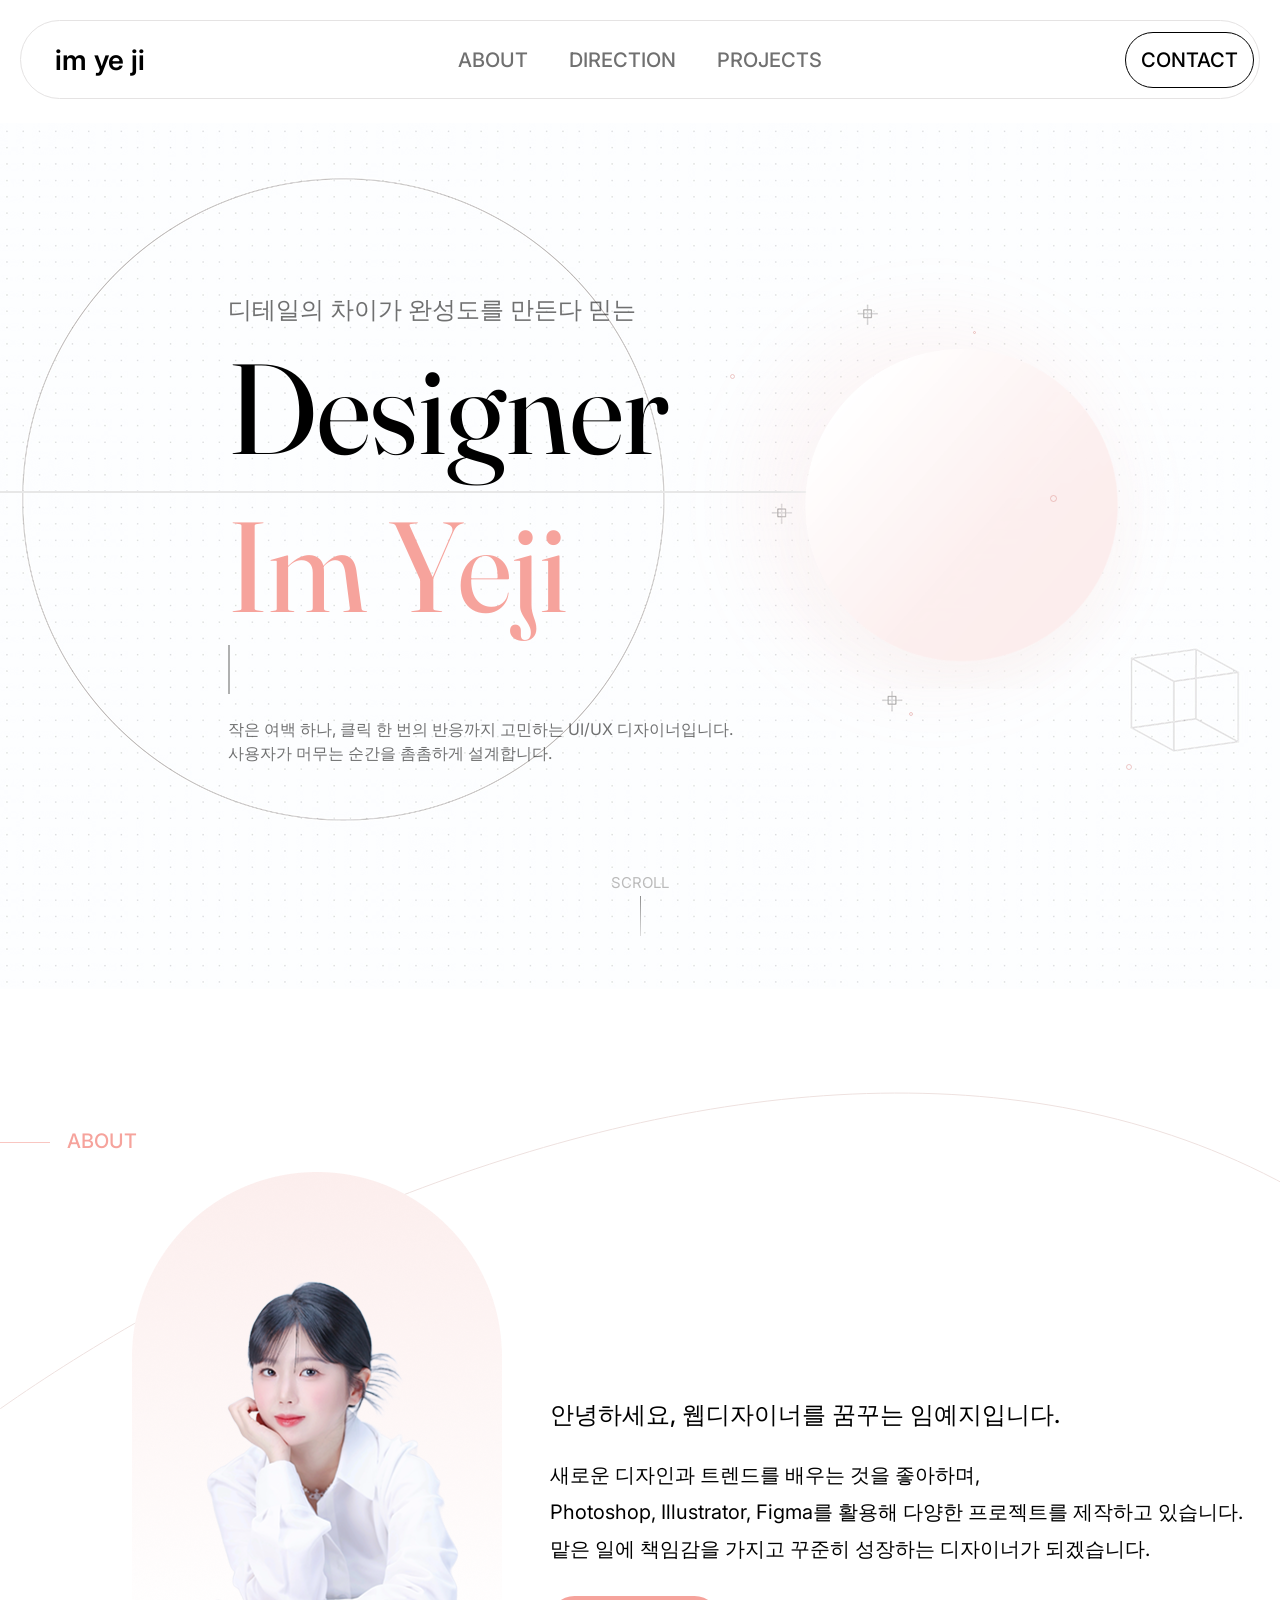
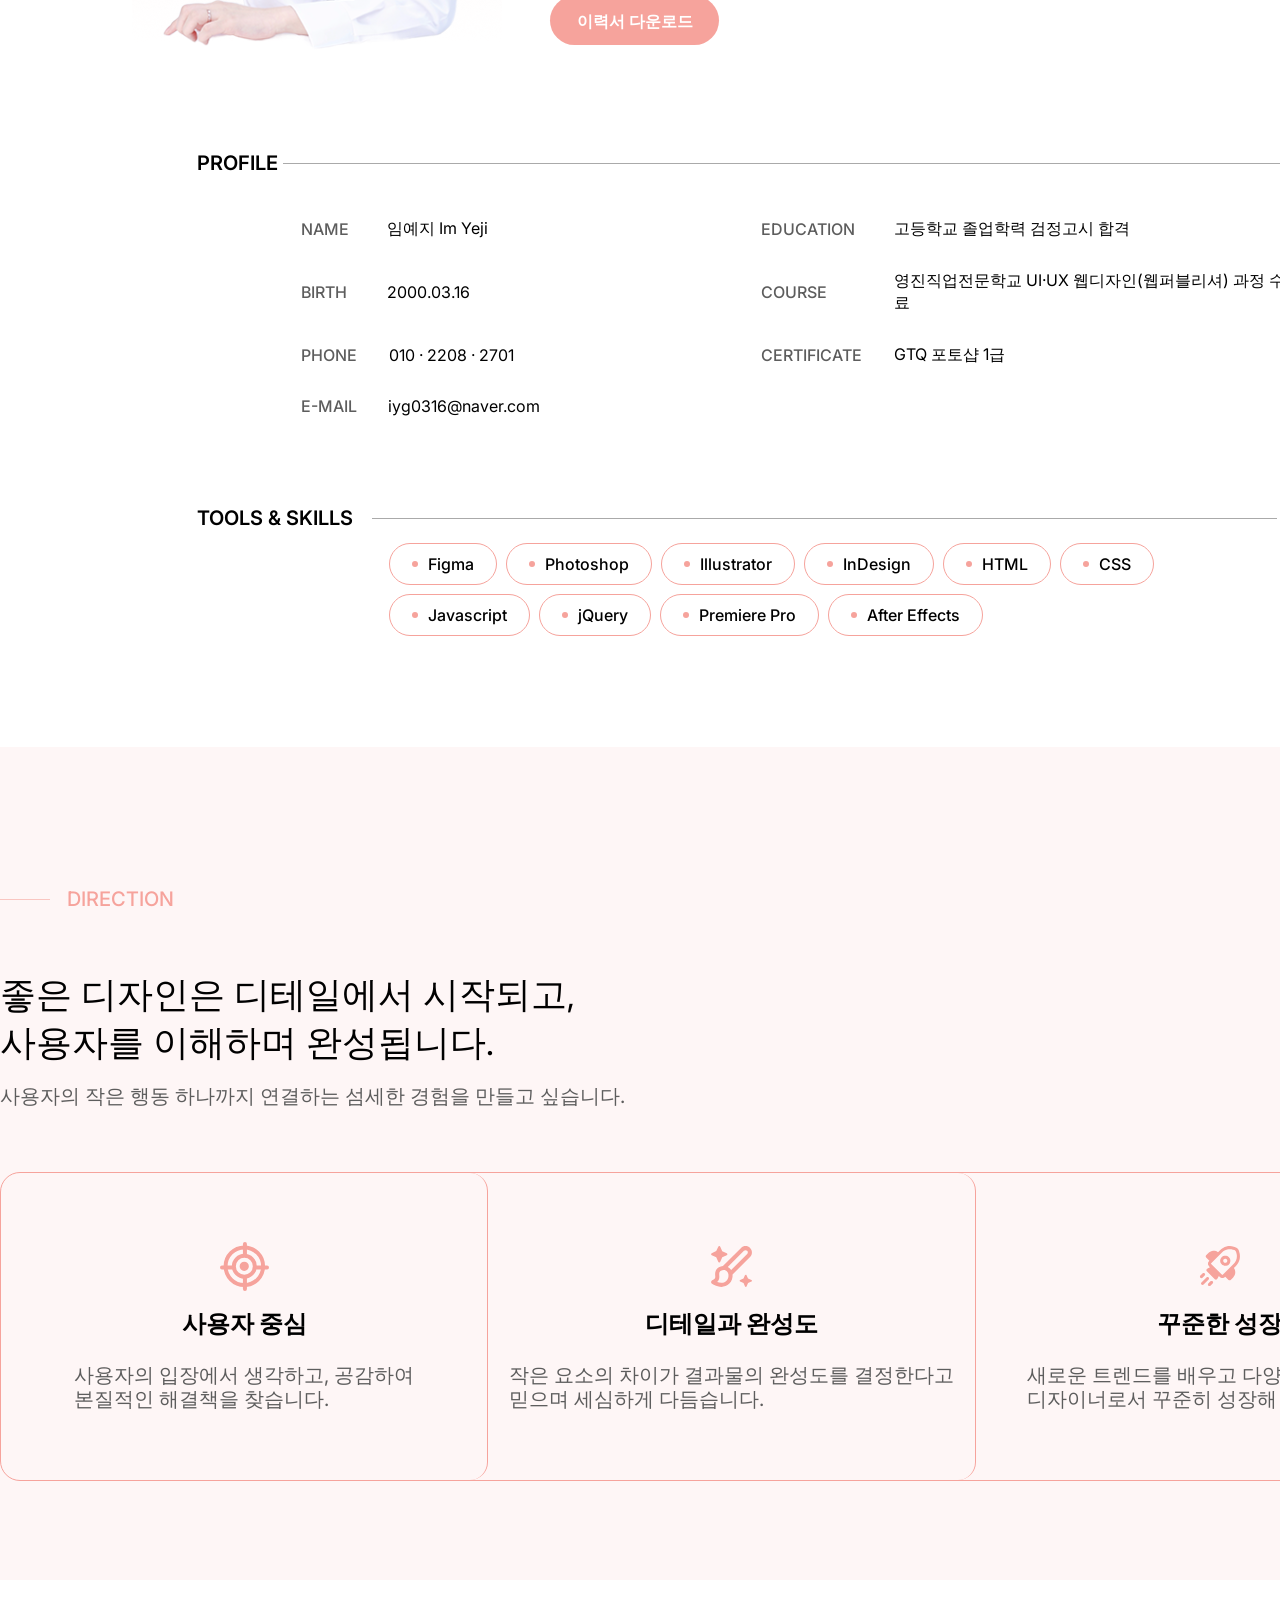
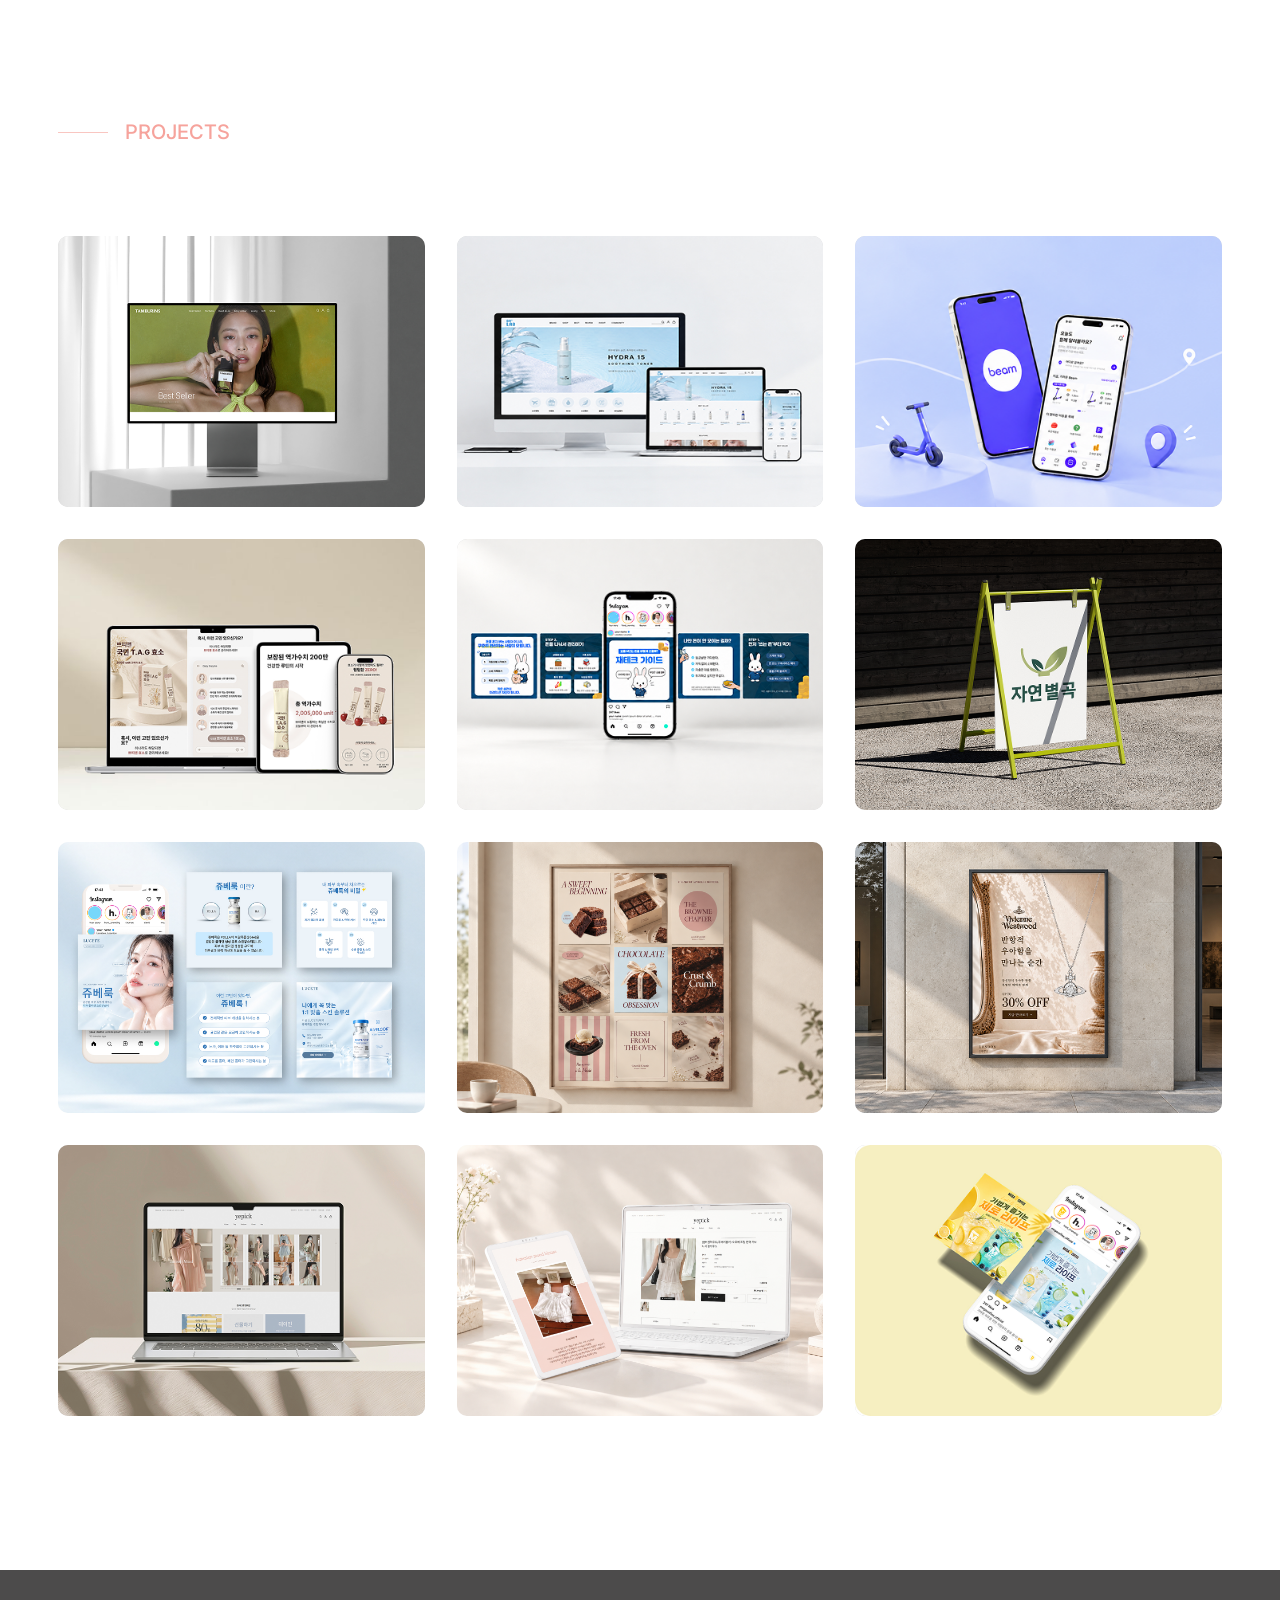
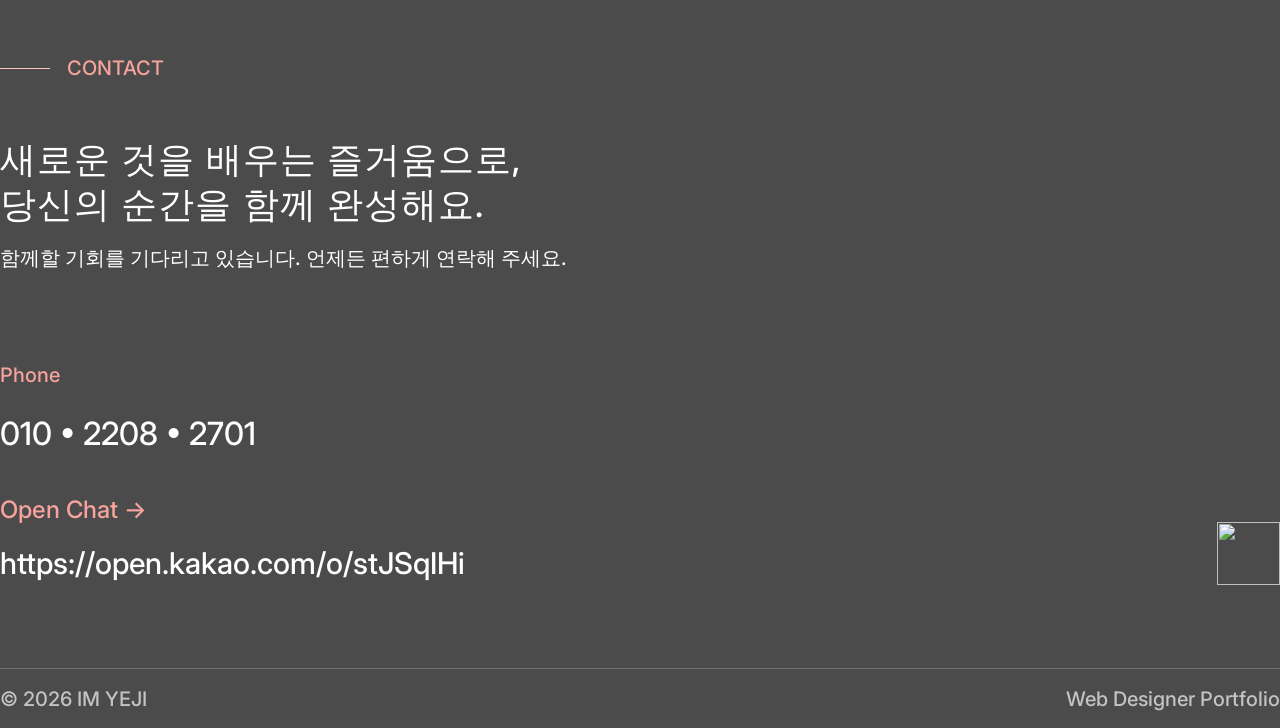
==== index.html @ 433bfabc "d d" ====
<!DOCTYPE html>
<html lang="en">
<head>
    <meta charset="UTF-8">
    <meta name="viewport" content="width=device-width, initial-scale=1.0">
    <title>포트폴리오</title>

    <link rel="icon" href="./img/favicon_coral_YJ_64.png" sizes="64x64" type="image/png">
    <link rel="stylesheet" href="./css/reset.css">
    <link rel="stylesheet" href="./css/common.css">


</head>
<body>
    <!-- 헤더 시작 -->
    <header>
        <h2><a href="#top">im ye ji</a></h2>
    <!-- 네비 -->
        <nav>
            <ul>
                <li><a href="#about">ABOUT</a></li>
                <li><a href="#direction">DIRECTION</a></li>
                <li><a href="#projects">PROJECTS</a></li>
            </ul>
        </nav>
    <!-- CONTACT 버튼 -->
        <div class="btn-con">
            <a href="#contact">CONTACT</a>
        </div>
    </header>
    <!-- 헤더 끝 -->

    <!-- 메인 시작 -->
    <main>
        <section class="visual" id="top">
            <img class="visual-orb" src="./img/asset.png" alt="비주얼">
            <div class="visual-particles" aria-hidden="true">
                <span></span>
                <span></span>
                <span></span>
                <span></span>
                <span></span>
            </div>

            <div class="line"></div>

            <div class="hero-text">
                <p class="sub-title">디테일의 차이가 완성도를 만든다 믿는</p>
                <h1>Designer</h1>
                <h1>Im Yeji</h1>

                <div class="small-line"></div>

                <p class="description">작은 여백 하나, 클릭 한 번의 반응까지 고민하는 UI/UX 디자이너입니다.<br>사용자가 머무는 순간을 촘촘하게 설계합니다.</p>
            </div>
            
            <div class="visual-scroll" aria-hidden="true">
                <span>SCROLL</span>
                <i></i>
            </div>
        </section>

        <!-- 자기소개 -->
        <section class="about" id="about">
            <div class="line"><svg id="Layer_1" data-name="Layer 1" xmlns="http://www.w3.org/2000/svg" viewBox="0 0 2845.76 1402.67"><defs><style>.cls-1{fill:none;stroke:#eee1df;}</style></defs><title>Vector 1</title><path class="cls-1" d="M-17,1120c362.87-255.28,1189.41-596.46,1592.63,81.1S2578.55,682.78,2828,.17" transform="translate(17.29 0)"/></svg></div>
            <div class="inner container">
                <h2>ABOUT</h2>

                <div class="about-top">
                    <div class="about-profile">
                        <img src="./img/profile.jpg" alt="임예지 프로필 사진">
                    </div>

                    <div class="about-text">
                        <h3>안녕하세요, 웹디자이너를 꿈꾸는 임예지입니다.</h3>
                        <p>새로운 디자인과 트렌드를 배우는 것을 좋아하며,<br>
                        Photoshop, Illustrator, Figma를 활용해 다양한 프로젝트를 제작하고 있습니다.<br>맡은 일에 책임감을 가지고 꾸준히 성장하는 디자이너가 되겠습니다.
                        </p>
                        <a href="#" class="btn-download">이력서 다운로드</a>
                    </div>
                </div>

                <!-- 하단: PROFILE & TOOLS & SKILLS -->
               <div class="about-bottom">
                    <!-- PROFILE 영역 -->
                    <div class="profile-box">
                        <h4 class="pro-title">PROFILE</h4>
                        <ul class="profile-list">
                            <li><span class="dt">NAME</span><span class="dd">임예지 Im Yeji</span></li>
                            <li><span class="dt">EDUCATION</span><span class="dd">고등학교 졸업학력 검정고시 합격</span></li>
                            <li><span class="dt">BIRTH</span><span class="dd">2000.03.16</span></li>
                            <li><span class="dt">COURSE</span><span class="dd">영진직업전문학교 UI·UX 웹디자인(웹퍼블리셔) 과정 수료</span></li>
                            <li><span class="dt">PHONE</span><span class="dd">010 · 2208 · 2701</span></li>
                            <li><span class="dt">CERTIFICATE</span><span class="dd">GTQ 포토샵 1급</span></li>
                            <li><span class="dt">E-MAIL</span><span class="dd">iyg0316@naver.com</span></li>
                        </ul>
                    </div>
                    <!-- TOOLS & SKILLS 영역 -->
                    <div class="skills-box">
                        <h4 class="skills-title">TOOLS &amp; SKILLS</h4>
                        <ul class="skill-tags">
                            <li>Figma</li>
                            <li>Photoshop</li>
                            <li>Illustrator</li>
                            <li>InDesign</li>
                            <li>HTML</li>
                            <li>CSS</li>
                            <li>Javascript</li>
                            <li>jQuery</li>
                            <li>Premiere Pro</li>
                            <li>After Effects</li>
                        </ul>
                    </div>
                </div>
            </div>
        </section>

        <!-- 방향성 -->
        <section class="direction" id="direction">
            <div class="direction-inner container">
                <div class="section-label"><span></span><h2>DIRECTION</h2></div>
                <h3>좋은 디자인은 디테일에서 시작되고,<br>사용자를 이해하며 완성됩니다.</h3>
                <p class="direction-description">사용자의 작은 행동 하나까지 연결하는 섬세한 경험을 만들고 싶습니다.</p>

                <div class="direction-list">
                    <article class="direction-item">
                        <img src="./img/user.svg" alt="">
                        <h4>사용자 중심</h4>
                        <p>사용자의 입장에서 생각하고, 공감하여<br>본질적인 해결책을 찾습니다.</p>
                    </article>
                    <article class="direction-item">
                        <img src="./img/detail.svg" alt="">
                        <h4>디테일과 완성도</h4>
                        <p>작은 요소의 차이가 결과물의 완성도를 결정한다고<br>믿으며 세심하게 다듬습니다.</p>
                    </article>
                    <article class="direction-item direction-item-growth">
                        <img src="./img/rocket.svg" alt="">
                        <h4>꾸준한 성장</h4>
                        <p>새로운 트렌드를 배우고 다양한 시도를 통해<br>디자이너로서 꾸준히 성장해 나갑니다.</p>
                    </article>
                </div>
            </div>
        </section>

        <section class="projects" id="projects">
            <div class="container">
                <div class="section-label"><span></span><h2>PROJECTS</h2></div>
                <div class="project-grid" aria-label="프로젝트 목록">
                    <a href="#" class="project-card" aria-label="프로젝트 1"><img src="./img/rectangle22.png" alt=""></a>
                    <a href="#" class="project-card" aria-label="프로젝트 2"><img src="./img/rectangle24.png" alt=""></a>
                    <a href="#" class="project-card" aria-label="프로젝트 3"><img src="./img/rectangle18.png" alt=""></a>
                    <a href="#" class="project-card" aria-label="프로젝트 4"><img src="./img/rectangle20.png" alt=""></a>
                    <a href="#" class="project-card" aria-label="프로젝트 5"><img src="./img/rectangle21.png" alt=""></a>
                    <a href="#" class="project-card" aria-label="프로젝트 6"><img src="./img/rectangle19.png" alt=""></a>
                    <a href="#" class="project-card" aria-label="프로젝트 7"><img src="./img/group24.jpg" alt=""></a>
                    <a href="#" class="project-card" aria-label="프로젝트 8"><img src="./img/ps.png" alt=""></a>
                    <a href="#" class="project-card" aria-label="프로젝트 9"><img src="./img/rectangle17.png" alt=""></a>
                    <a href="#" class="project-card" aria-label="프로젝트 10"><img src="./img/rectangle23.png" alt=""></a>
                    <a href="#" class="project-card" aria-label="프로젝트 11"><img src="./img/sp.png" alt=""></a>
                    <a href="#" class="project-card" aria-label="프로젝트 12"><img src="./img/rectangle6.png" alt=""></a>
                    
                </div>
            </div>
        </section>

        <dialog class="project-modal" aria-label="프로젝트 이미지 미리보기">
            <div class="project-modal-actions">
                <a class="project-modal-site" hidden></a>
                <button class="project-modal-close" type="button" aria-label="닫기">&times;</button>
            </div>
            <div class="project-modal-gallery"></div>
        </dialog>

        <footer class="contact" id="contact">
            <div class="container contact-inner">
                <div class="section-label section-label-light"><span></span><h2>CONTACT</h2></div>
                <h3>새로운 것을 배우는 즐거움으로,<br>당신의 순간을 함께 완성해요.</h3>
                <p class="contact-description">함께할 기회를 기다리고 있습니다. 언제든 편하게 연락해 주세요.</p>
                <p class="contact-label">Phone</p>
                <p class="contact-phone">010 • 2208 • 2701</p>
                <a class="contact-chat" href="https://open.kakao.com/o/stJSqIHi">Open Chat →</a>
                <a class="contact-url" href="https://open.kakao.com/o/stJSqIHi">https://open.kakao.com/o/stJSqIHi</a>
                <a class="instagram" href="https://www.instagram.com/lucete.ji/" target="_blank" rel="noopener noreferrer" aria-label="인스타그램"><img src="./img/instagram.svg" alt=""></a>
            </div>

            <div class="footer-wrap">
                <div class="contact-footer container">
                    <span>© 2026 IM YEJI</span>
                    <span>Web Designer Portfolio</span>
                </div>
            </div>
        </footer>



    </main>
    <script src="https://code.jquery.com/jquery-3.7.1.min.js"></script>
    <script>
        $(document).ready(function(){
            $('nav li').click(function(event){
                event.preventDefault();

                let idx = $(this).index();
                let section = $('section').eq(idx+1);
                let secDistance = section.offset().top;
                
                $('html, body').stop(true).animate({scrollTop: secDistance});
                
            });

            $('header h2').click(function(event){
                event.preventDefault();
                $('html, body').stop(true).animate({scrollTop: 0});
            });

            $('.btn-con').click(function(){
                event.preventDefault(event);
                let conOffset = $('.contact').offset().top;
                $('html, body').stop(true).animate({scrollTop: conOffset});
            })

        });
    </script>
    <script>
        (() => {
            const projectCards = document.querySelectorAll('.project-card:not(.project-card-placeholder)');
            const modal = document.querySelector('.project-modal');
            const modalGallery = modal.querySelector('.project-modal-gallery');
            const closeButton = modal.querySelector('.project-modal-close');
            const siteLink = modal.querySelector('.project-modal-site');
            const projectOneImages = [
                './img/상세페이지/mega1.jpg',
                './img/상세페이지/mega2.jpg'
            ];
            const projectTwoImages = [
                './img/상세페이지/beam1.jpg',
                './img/상세페이지/beam2.jpg',
                './img/상세페이지/beam3.jpg',
                './img/상세페이지/beam4.jpg',
                './img/상세페이지/beam5.jpg'
            ];
            const projectThreeImages = [
                './img/상세페이지/vivienne1.jpg'
            ];
            const projectFourImages = [
                './img/상세페이지/petitn1.jpg',
                './img/상세페이지/petitn2.jpg',
                './img/상세페이지/petitn3.jpg'
            ];
            const projectFiveImages = [
                './img/상세페이지/card1.jpg',
                './img/상세페이지/card2.jpg',
                './img/상세페이지/card3.jpg'
            ];
            const projectSixImages = [
                './img/상세페이지/logo1.jpg',
                './img/상세페이지/logo2.jpg'
            ];
            const projectSevenImages = [
                './img/상세페이지/tamburins1.jpg',
                './img/상세페이지/tamburins2.jpg',
                './img/상세페이지/tamburins3.jpg'
            ];
            const projectSevenLuceteImages = [
                './img/상세페이지/lucete1.jpg',
                './img/상세페이지/lucete2.jpg'
            ];
            const projectEightImages = [
                './img/상세페이지/dr.lab1.jpg',
                './img/상세페이지/dr.lab2.jpg',
                './img/상세페이지/dr.lab3.jpg'
            ];
            const projectEightPosterImages = [
                './img/상세페이지/crust1.jpg',
                './img/상세페이지/crust2.jpg'
            ];
            const projectNineImages = [
                './img/상세페이지/mall1.jpg',
                './img/상세페이지/mall2.jpg'
            ];
            const projectElevenImages = [
                './img/상세페이지/d1.jpg',
                './img/상세페이지/d2.jpg'
            ];
            const projectDetails = [
                projectSevenImages,
                projectEightImages,
                projectTwoImages,
                projectFourImages,
                projectFiveImages,
                projectSixImages,
                projectSevenLuceteImages,
                projectEightPosterImages,
                projectThreeImages,
                projectNineImages,
                projectElevenImages,
                projectOneImages
            ];
            const beamFigmaUrl = 'https://embed.figma.com/proto/j3ZUMSIvJbpIVcNqpNa0Wn/%EB%B9%94-%EB%A6%AC%EB%94%94%EC%9E%90%EC%9D%B8?node-id=1-2376&viewport=-237%2C453%2C0.15&scaling=min-zoom&content-scaling=fixed&starting-point-node-id=1%3A2370&show-proto-sidebar=1&page-id=0%3A1&embed-host=share';
            const projectSiteLinks = {
                0: { label: '사이트 보기', url: 'https://limyegi0316-web.github.io/portfolio/tamburins/' },
                1: { label: '사이트 보기', url: 'https://limyegi0316-web.github.io/portfolio/drlab/' },
                2: { label: '피그마 보기', url: beamFigmaUrl },
                9: { label: '쇼핑몰 보기', url: 'https://iyg0316.cafe24.com/' }
            };

            projectCards.forEach((card, index) => {
                card.addEventListener('click', (event) => {
                    event.preventDefault();
                    const images = projectDetails[index];
                    if (!images) return;

                    const site = projectSiteLinks[index];
                    siteLink.hidden = !site;
                    if (site) {
                        siteLink.textContent = site.label;
                        if (site.url) {
                            siteLink.href = site.url;
                            siteLink.target = '_blank';
                            siteLink.rel = 'noopener noreferrer';
                            siteLink.removeAttribute('aria-disabled');
                            siteLink.removeAttribute('title');
                        } else {
                            siteLink.removeAttribute('href');
                            siteLink.removeAttribute('target');
                            siteLink.removeAttribute('rel');
                            siteLink.setAttribute('aria-disabled', 'true');
                            siteLink.title = '주소를 추가하면 이동할 수 있어요.';
                        }
                    }
                    modalGallery.replaceChildren();
                    images.forEach((src, imageIndex) => {
                        const image = document.createElement('img');
                        image.src = src;
                        image.alt = `프로젝트 ${index + 1} 상세 이미지 ${imageIndex + 1}`;
                        modalGallery.append(image);
                    });

                    modal.showModal();
                    modal.scrollTop = 0;
                });
            });

            closeButton.addEventListener('click', () => modal.close());
            modal.addEventListener('click', (event) => {
                if (event.target === modal) modal.close();
            });
        })();
    </script>
    <script>
        (() => {
            const revealTargets = document.querySelectorAll(
                '.about .inner > h2, .about-top > img, .about-text > *, .profile-box .pro-title, .profile-list li, .skills-title, .skill-tags li, ' +
                '.direction-inner > .section-label, .direction-inner > h3, .direction-description, .direction-item, ' +
                '.projects .section-label, .project-card'
            );
            const reduceMotion = window.matchMedia('(prefers-reduced-motion: reduce)').matches;

            if (reduceMotion || !('IntersectionObserver' in window)) return;

            revealTargets.forEach((target) => {
                target.classList.add('scroll-reveal');
            });

            revealTargets.forEach((target) => {
                const siblings = Array.from(target.parentElement.children)
                    .filter((sibling) => sibling.classList.contains('scroll-reveal'));
                const index = siblings.indexOf(target);
                target.style.setProperty('--reveal-delay', `${index * 50}ms`);
            });

            const observer = new IntersectionObserver((entries, currentObserver) => {
                entries.forEach((entry) => {
                    if (!entry.isIntersecting) return;

                    entry.target.classList.add('is-visible');
                    currentObserver.unobserve(entry.target);
                });
            }, {
                threshold: 0.12,
                rootMargin: '0px 0px -40px 0px'
            });

            revealTargets.forEach((target) => observer.observe(target));
        })();
    </script>
    <script>
        (() => {
            const hero = document.querySelector('.visual');
            const orb = document.querySelector('.visual-orb');
            const heroText = document.querySelector('.hero-text');
            const reduceMotion = window.matchMedia('(prefers-reduced-motion: reduce)').matches;

            if (!hero || !orb || !heroText || reduceMotion) return;

            if (window.matchMedia('(hover: hover) and (pointer: fine)').matches) {
                hero.addEventListener('pointermove', (event) => {
                    const bounds = hero.getBoundingClientRect();
                    const x = (event.clientX - bounds.left) / bounds.width - 0.5;
                    const y = (event.clientY - bounds.top) / bounds.height - 0.5;

                    orb.style.setProperty('--pointer-x', `${x * 24}px`);
                    orb.style.setProperty('--pointer-y', `${y * 20}px`);
                    heroText.style.setProperty('--pointer-x', `${x * -8}px`);
                });

                hero.addEventListener('pointerleave', () => {
                    orb.style.setProperty('--pointer-x', '0px');
                    orb.style.setProperty('--pointer-y', '0px');
                    heroText.style.setProperty('--pointer-x', '0px');
                });
            }

            let ticking = false;
            const updateScrollMotion = () => {
                const heroTop = hero.getBoundingClientRect().top;
                const shift = Math.max(-90, Math.min(0, -Math.max(0, -heroTop) * 0.12));

                orb.style.setProperty('--scroll-shift', `${shift * 0.7}px`);
                heroText.style.setProperty('--scroll-shift', `${shift}px`);
                ticking = false;
            };

            window.addEventListener('scroll', () => {
                if (ticking) return;
                ticking = true;
                window.requestAnimationFrame(updateScrollMotion);
            }, { passive: true });

            updateScrollMotion();
        })();
    </script>
</body>
</html>
---- css/common.css ----
@import url('https://fonts.googleapis.com/css2?family=Inter:ital,opsz,wght@0,14..32,100..900;1,14..32,100..900&display=swap');

@import url('https://fonts.googleapis.com/css2?family=Fraunces:ital,opsz,wght@0,9..144,100..900;1,9..144,100..900&display=swap');

body {
    font-family: "Inter", sans-serif;
  font-optical-sizing: auto;
  font-weight: 400;
  font-style: normal;
  
}

html {
        scroll-padding-top: 123px;
}

/* Thin: font-weight: 100;
Extra Light: font-weight: 200;
Light: font-weight: 300;
Regular: font-weight: 400;
Medium: font-weight: 500;
Semi Bold: font-weight: 600;
Bold: font-weight: 700;
Extra Bold: font-weight: 800; (또는 900;) */

/* 헤더 전체 스타일 (피그마의 둥근 박스 형태 구현) */
header {
    display: flex;
    align-items: center;
    justify-content: space-between;
    position: sticky;
    top: 0;
    z-index: 1000;
    width: 100%;
    height: 123px;
    padding: 20px max(26px, calc(50% - 706px)) 24px max(55px, calc(50% - 677px));
    background-color: #ffffff;
}

header::before {
    content: "";
    position: absolute;
    top: 20px;
    left: 50%;
    transform: translateX(-50%);
    width: calc(100% - 40px);
    max-width: 1464px;
    height: 79px;
    box-sizing: border-box;
    border: 1px solid #E5E3E3;
    border-radius: 50px;
    pointer-events: none;
}

header > * {
    position: relative;
    z-index: 1;
}

header nav {
    position: absolute;
    top: calc(50% - 2px);
    left: 50%;
    transform: translate(-50%, -50%);
}

/* 로고 (im ye ji) */
header h2 {
    font-size: 28px;
    font-weight: 600;
    color: #000000;
   
}

/* 네비게이션 메뉴 가로 정렬 */
header nav ul {
    display: flex;
    align-items: center;
    justify-content: center;
    gap: 41px; /* 메뉴 사이 간격 */
}

header .btn-con {
    flex-shrink: 0;
}

header nav ul li {
    font-size: 20px;
    font-weight: 500;
    color: #707070;
    cursor: pointer;
    transition: color 0.2s;
}

header nav ul li:hover {
    color: #000000;
}

/* CONTACT 버튼 스타일 */
.btn-con a {
    display: inline-flex;
    align-items: center;
    justify-content: center;
    padding: 15px;
    font-size: 20px;
    font-weight: 500;
    color: #000000;
    border: 1px solid #000000; /* 테두리 있는 버튼 */
    border-radius: 30px; /* 둥근 버튼 */
    transition: background-color 0.2s, color 0.2s;
}

/* CONTACT 버튼 호버 효과 */
.btn-con a:hover {
    background-color: #000000;
    color: #ffffff;
}

/* 비주얼 */

.visual {
    position: relative;
    min-height: 866px;
    overflow: hidden;
    background: url('../img/visual.jpg') center top / cover no-repeat;
}

.visual::before {
    content: "";
    position: absolute;
    top: 150px;
    right: 9%;
    width: 460px;
    height: 460px;
    border-radius: 50%;
    background: radial-gradient(circle, rgba(246, 163, 156, 0.2), rgba(246, 163, 156, 0) 70%);
    filter: blur(22px);
    opacity: 0;
    pointer-events: none;
    animation: glowReveal 1.5s 1s ease-out forwards, glowBreathe 8s 2.5s ease-in-out infinite;
}

/* 1. 가로로 길게 깔리는 배경 선 */
.visual .line {
    position: absolute;
    width: 896px;
    height: 0px;
    left: 0px;
    top: 368px;
    border: 1px solid #E7E7E7;
    transform: scaleX(0);
    transform-origin: left center;
    animation: lineReveal 1.1s 0.9s ease-out forwards;
}

.hero-text {
    position: absolute;
    top: 171px;
    left: 228px;
    z-index: 1;
    transform: translate3d(var(--pointer-x, 0px), var(--scroll-shift, 0px), 0);
    transition: transform 0.25s ease-out;
}

.sub-title {
    margin-bottom: 3px;
    font-size: 24px;
    font-weight: 500;
    color: rgba(0, 0, 0, 0.56);
    animation: heroRise 0.8s 0.15s both cubic-bezier(0.2, 0.7, 0.2, 1);
}

.hero-text h1 {
    font-family: 'Fraunces', serif;
    font-weight: 400; /* Regular는 400입니다 */
    font-size: 128px;
    animation: heroRise 0.9s 0.32s both cubic-bezier(0.2, 0.7, 0.2, 1);
}

.hero-text h1:nth-of-type(2) {
    color: #f6a39c;
    animation-delay: 0.48s;
}

/* 2. Im Yeji 아래에 들어가는 작은 세로선 */
.visual .small-line {
    display: block;
    width: 2px;
    height: 49px;
    background-color: rgba(0, 0, 0, 0.31);
    margin-bottom: 23px; /* 세로선과 설명글(description) 사이 간격 */
    transform: scaleY(0);
    transform-origin: top;
    animation: lineRevealVertical 0.5s 0.68s ease-out forwards;
}


.description {
    font-size: 16px;
    line-height: 1.5;
    letter-spacing: 2%;
    color: rgba(0, 0, 0, 0.56);
    animation: heroRise 0.8s 0.76s both cubic-bezier(0.2, 0.7, 0.2, 1);
}

.visual-orb {
    position: absolute;
    top: 205px;
    left: 61vw;
    width: 361px;
    height: 361px;
    object-fit: contain;
    z-index: 1;
    transform: translate3d(var(--pointer-x, 0px), calc(var(--pointer-y, 0px) + var(--scroll-shift, 0px)), 0);
    transition: transform 0.35s ease-out;
    translate: 0 0;
    scale: 1.08;
    opacity: 0;
    animation: orbReveal 1.3s 1.12s cubic-bezier(0.2, 0.7, 0.2, 1) forwards, orbBounce 2s 2.42s ease-in-out infinite;
}

.visual-particles {
    position: absolute;
    inset: 0;
    z-index: 1;
    pointer-events: none;
}

.visual-particles span {
    position: absolute;
    width: 5px;
    height: 5px;
    border: 1px solid rgba(215, 127, 120, 0.55);
    border-radius: 50%;
    opacity: 0;
    animation: particleReveal 0.8s ease-out forwards, particleDrift 5s ease-in-out infinite;
}

.visual-particles span:nth-child(1) {
    top: 29%;
    left: 57%;
    animation-delay: 1.15s, 1.95s;
}

.visual-particles span:nth-child(2) {
    top: 43%;
    left: 82%;
    width: 7px;
    height: 7px;
    animation-delay: 1.35s, 2.15s;
}

.visual-particles span:nth-child(3) {
    top: 68%;
    left: 71%;
    width: 4px;
    height: 4px;
    animation-delay: 1.55s, 2.35s;
}

.visual-particles span:nth-child(4) {
    top: 24%;
    left: 76%;
    width: 3px;
    height: 3px;
    animation-delay: 1.75s, 2.55s;
}

.visual-particles span:nth-child(5) {
    top: 74%;
    left: 88%;
    width: 6px;
    height: 6px;
    animation-delay: 1.95s, 2.75s;
}

@keyframes heroRise {
    from {
        opacity: 0;
        translate: 0 22px;
    }
    to {
        opacity: 1;
        translate: 0 0;
    }
}

@keyframes lineReveal {
    to {
        transform: scaleX(1);
    }
}

@keyframes lineRevealVertical {
    to {
        transform: scaleY(1);
    }
}

@keyframes orbReveal {
    to {
        opacity: 1;
        scale: 1;
    }
}

@keyframes orbBounce {
    0%, 100% {
        translate: 0 0;
    }
    50% {
        translate: 0 -50px;
    }
}

@keyframes glowReveal {
    to {
        opacity: 1;
    }
}

@keyframes glowBreathe {
    0%, 100% {
        transform: scale(0.96);
    }
    50% {
        transform: scale(1.04);
    }
}

@keyframes particleReveal {
    to {
        opacity: 0.75;
    }
}

@keyframes particleDrift {
    0%, 100% {
        translate: 0 0;
    }
    50% {
        translate: 0 -9px;
    }
}

.visual-scroll {
    position: absolute;
    bottom: 53px;
    left: 50%;
    display: flex;
    flex-direction: column;
    align-items: center;
    gap: 4px;
    transform: translateX(-50%);
    font-size: 15px;
    color:#bbbbbb;
    animation: heroRise 0.8s 1.3s both cubic-bezier(0.2, 0.7, 0.2, 1);
}

.visual-scroll i {
    display: block;
    width: 1px;
    height: 40px; /* 기존보다 길이를 살짝 늘려 시각적 균형을 맞춤 (선택사항) */
    background: linear-gradient(49deg, #D6D6D6 0%, #707070 100%);
    opacity: 0.8; /* 전체적인 투명도 조절이 필요할 때 사용 */
}

@media (max-width: 900px) {
    .hero-text {
        left: 8vw;
    }

    .hero-text h1 {
        font-size: clamp(76px, 13vw, 112px);
    }

    .visual-orb {
        left: auto;
        right: 5vw;
        width: min(38vw, 340px);
        height: auto;
    }
}

@media (max-width: 600px) {
    .visual {
        min-height: 760px;
        background-position: 56% top;
    }

    .visual::before {
        top: 340px;
        right: -20%;
        width: 350px;
        height: 350px;
    }

    .visual .line {
        top: 330px;
        width: 75vw;
    }

    .hero-text {
        top: 105px;
        left: 7vw;
        right: 7vw;
    }

    .sub-title {
        font-size: 16px;
    }

    .hero-text h1 {
        font-size: clamp(64px, 16vw, 94px);
    }

    .visual .small-line {
        height: 32px;
        margin-bottom: 16px;
    }

    .description {
        font-size: 13px;
    }

    .visual-orb {
        top: 365px;
        right: 5vw;
        width: min(64vw, 310px);
    }

    .visual-particles span:nth-child(1) {
        top: 53%;
        left: 22%;
    }

    .visual-particles span:nth-child(2) {
        top: 57%;
        left: 86%;
    }

    .visual-particles span:nth-child(3) {
        top: 82%;
        left: 38%;
    }

    .visual-particles span:nth-child(4) {
        top: 52%;
        left: 73%;
    }

    .visual-particles span:nth-child(5) {
        top: 84%;
        left: 82%;
    }
}

@media (prefers-reduced-motion: reduce) {
    .visual *,
    .visual::before {
        animation: none !important;
        transition: none !important;
    }

    .visual .line,
    .visual .small-line {
        transform: none;
    }

    .visual-orb {
        opacity: 1;
    }

    .visual-orb {
        scale: 1;
    }

    .visual-particles {
        display: none;
    }
}

/* 자기소개 */

.about {
    width: 100%;
    position: relative;
    padding: 0;
    padding-top: 142px;
    overflow: hidden;
    background-color: #ffffff;
}
.line {
    position: absolute;
    top: -700px;
    /* bottom: 0px; */
    left: 0px;
    /* right: 0px;/ */
    width: 2845px;
    height: 100%;
}

.about .inner {
    width: 100%;
    padding-bottom: 111px;
    position: relative;
}
.container {
    max-width: 1464px;
    margin: 0 auto;
   
}

/* 섹션 타이틀 (ABOUT) */
.about h2 {
    font-size: 20px;
    font-weight: 500;
    color: #F6A39C;
    line-height: 106%;
    position: relative;
    display: inline-block;
    
}

/* 타이틀 왼쪽에 짧은 선 넣기 */
.about h2::before {
    content: "";
    display: inline-block;
    width: 50px;
    height: 1px;
    background-color: #F9C6C1;
    vertical-align: middle;
    margin-right: 17px;
}

/* 상단 영역 (프로필 사진 + 텍스트) */
.about-top {
    display: flex;
    align-items: flex-start;
    gap: 43px;
    position: relative;
}

.about-profile {
    width: 380px;
    flex-shrink: 0;
    margin-left: 127px;
}

/* 프로필 이미지 스타일 */
.about-top img {
    margin-top: 20px;
    margin-bottom: 53px;
    width: 380px;
    height: 526px;
    object-fit: cover;
    flex-shrink: 0;
}

/* 소개 텍스트 영역 */
.about-text {
    flex: 1;
    padding-top: 250px;
   
}

.about-text h3 {
    font-size: 24px;
    font-weight: 500;
    color: #000000;
    line-height: 1.06;
    margin-bottom: 29px;
}

.about-text p {
    font-size: 20px;
    line-height: 1.86;
    color: #000000;
    margin-bottom: 28px;
}

/* 이력서 다운로드 버튼 */
.btn-download {
    width: 169px;
    height: 49px;
    display: inline-flex;
    align-items: center;
    justify-content: center;
    background-color: #F6A39C;
    color: #ffffff;
    border: none;
    border-radius: 30px;
    font-size: 16px;
    font-weight: 600;
    line-height: 1; /* 이 줄을 추가해 보세요 */
    transition: background-color 0.3s, transform 0.2s;
    cursor: pointer;
}

.btn-download:hover {
    background-color: #e67d6f;
    transform: translateY(-2px);
}


/* 하단 영역 전체 */
.about-bottom {
    display: flex;
    flex-direction: column;
    gap: 60px;
    position: relative;
    align-items: flex-start;
    
}



/* PROFILE 박스 영역 */
.profile-box {
    position: relative;
    /* 고정 마진 대신 부모 컨테이너나 패딩으로 제어하는 것을 권장합니다 */
}

.pro-title {
    font-size: 20px;
    font-weight: 600;
    letter-spacing: 5%;
    display: flex;
    align-items: center;
    gap: 5px;
    margin-left: 197px;
}

/* 타이틀 옆에 가로 선이 있다면 가상요소나 border로 처리 */
.pro-title::after {
    content: "";
    width: 1001px;
    height: 1px;
    background-color: #AAAAAA;
}

/* 프로필 리스트 2열 배치 */
.profile-list {
    display: grid;
    padding-top: 43px;
    margin-left: 301px;
    grid-template-columns: 460px 530px;
    
}



.profile-list li {
    display: flex;
    flex-direction: row;
    align-items: center;
    margin-bottom: 30px;
}

.profile-list .dt {
   
    font-size: 16px;
    font-weight: 500;
    color: #5d5d5d;
    flex-shrink: 0;
}
/* 1번째 dt (NAME) */
.profile-list li:nth-child(1) .dt {
    margin-right: 38px; /* 원하는 간격으로 각각 다르게 조절 */
    
}

/* 2번째 dt (EDUCATION) */
.profile-list li:nth-child(2) .dt {
    margin-right: 39px; 
}

/* 3번째 dt (BIRTH) */
.profile-list li:nth-child(3) .dt {
    margin-right: 40px; 
}

/* 4번째 dt (COURSE) */
.profile-list li:nth-child(4) .dt {
    margin-right: 67px; 
}

/* 5번째 dt (PHONE) */
.profile-list li:nth-child(5) .dt {
    margin-right: 32px; 
}

/* 6번째 dt (CERTIFICATE) */
.profile-list li:nth-child(6) .dt {
    margin-right: 32px; 
}

/* 7번째 dt (E-MAIL) */
.profile-list li:nth-child(7) .dt {
    margin-right: 31px; 
}

.profile-list .dd {
    font-size: 16px;
    font-weight: 400;
    color: #000000;
}

/* TOOLS & SKILLS 스타일 */
.skills-box {
    position: relative;
}
.skills-title {
    margin-left: 197px;
    font-size: 20px;
    font-weight: 600;
    letter-spacing: 10%;
    display: flex;
    align-items: center;
    gap: 19px;
    
}

.skills-title::after {
    content: "";
    width: 905px;
    height: 1px;
    background-color: #AAAAAA;
}

.skill-tags {
    list-style: none;
    padding: 0;
    margin: 0;
    display: flex;
    flex-wrap: wrap;
    gap: 9px;
    padding-top: 13px;
    margin-left: 389px;
    width: 900px;
}

.skill-tags li {
    display: inline-flex;
    align-items: center;
    justify-content: center;
    gap: 10px;
    padding: 10px 22px;
    border: 1px solid #F6A39C;
    border-radius: 30px; /* 피그마처럼 둥근 알약 형태로 부드럽게 */
    font-size: 16px;
    font-weight: 500;
    color: #000000;
    background-color: #ffffff;
    transition: all 0.3s ease;
}

/* 태그 앞의 작은 분홍색 점 */
.skill-tags li::before {
    content: "";
    display: inline-block;
    width: 6px;
    height: 6px;
    background-color: #F6A39C;
    border-radius: 50%;
    flex-shrink: 0;
}

.skill-tags li:hover {
    background-color: #FEE5E1;
    border-color: #e67d6f;
}

/* 방향성 */
.direction {
    width: 100%;
    position: relative;
    background-color: #fef6f6;
    padding-bottom:99px;
}

.section-label {
    display: flex;
    align-items: center;
    gap: 17px;
    color: #f6a39c;
}
.section-label h2 {
    font-size: 20px;
    font-weight: 500;
    line-height: 1.06;
}

.section-label span {
    display: block;
    width: 50px;
    height: 1px;
    background-color: #f9c6c1;
}

.direction-inner {
    position: relative;
    height: 100%;
    padding-top: 142px;
}

.direction h3 {
    margin-top: 61px;
    font-size: 36px;
    font-weight: 400;
    line-height: 1.33;
}

.direction-description {
    margin-top: 19px;
    color: #5d5d5d;
    font-size: 20px;
    line-height: 1.06;
}

.direction-list {
    display: grid;
    grid-template-columns: repeat(3, 1fr);
    width: 1464px;
    height: 309px;
    margin-top: 65px;
    border: 1px solid #f6a39c;
    border-radius: 20px;
}

.direction-item {
    display: flex;
    flex-direction: column;
    align-items: center;
    justify-content: center;
    border-right: 1px solid #f6a39c;
    border-radius: 18px;
    transition: background-color 0.25s ease, transform 0.25s ease, box-shadow 0.25s ease;
}

.direction-item:hover {
    z-index: 1;
    background-color: #fff0ef;
    transform: translateY(-6px);
    box-shadow: 0 10px 24px rgb(246 163 156 / 16%);
}

.direction-item:last-child {
    border-right: 0;
}

.direction-item img {
    width: 49px;
    height: 49px;
    margin-bottom: 17px;
    transition: transform 0.25s ease;
}

.direction-item:hover img {
    transform: scale(1.12);
}

.direction-item h4 {
    font-size: 24px;
    font-weight: 700;
    
}

.direction-item p {
    margin-top: 23px;
    color: #5d5d5d;
    font-size: 20px;
    font-weight: 400;
    line-height: 1.2;
}

.projects {
    padding-top: 142px;
    background-color: #ffffff;
    padding-bottom: 154px;
}

.scroll-reveal {
    opacity: 0;
    transform: translateY(32px) scale(0.98);
    transition: opacity 0.6s ease, transform 0.4s cubic-bezier(0.2, 0.8, 0.2, 1.15);
}

.scroll-reveal.is-visible {
    opacity: 1;
    transform: translateY(0) scale(1);
}

.projects > .container {
    width: min(1464px, 91%);
}

.project-grid {
    display: grid;
    grid-template-columns: repeat(3, 460px);
    gap: clamp(23px, 2.5vw, 41px);
    margin-top: 92px;
}

.project-card {
    position: relative;
    display: block;
    width: 460px;
    height: 340px;
    background-color: #d9d9d9;
    border-radius: 10px;
    overflow: hidden;
}

.project-card-placeholder {
    background-color: #f1f1f1;
    border: 1px dashed #d9d9d9;
}

.project-card-placeholder::before,
.project-card-placeholder::after {
    display: none;
}

.project-card::before,
.project-card::after {
    position: absolute;
    z-index: 1;
    opacity: 0;
    transition: opacity 0.25s ease;
    pointer-events: none;
}

.project-card::before {
    content: "";
    inset: 0;
    background: rgb(45 45 45 / 55%);
}

.project-card::after {
    content: "VIEW";
    top: 50%;
    left: 50%;
    color: #ffffff;
    font-size: 24px;
    font-weight: 600;
    letter-spacing: 0.08em;
    transform: translate(-50%, -50%);
}

.project-card:hover::before,
.project-card:hover::after,
.project-card:focus-visible::before,
.project-card:focus-visible::after {
    opacity: 1;
}

.project-card:focus-visible {
    outline: 3px solid #555555;
    outline-offset: 4px;
}

.project-card img {
    display: block;
    width: 100%;
    height: 100%;
    object-fit: cover;
    transition: transform 0.4s ease;
}

.project-card:hover img,
.project-card:focus-visible img {
    transform: scale(1.06);
}

.project-modal {
    position: fixed;
    inset: 0;
    width: min(90vw, 1200px);
    max-width: none;
    max-height: 90vh;
    margin: auto;
    padding: 0;
    border: 0;
    border-radius: 14px;
    background: #111111;
    overflow: auto;
}

.project-modal::backdrop {
    background: rgb(0 0 0 / 75%);
}

.project-modal-gallery {
    width: 100%;
    min-height: 100%;
    display: flex;
    flex-direction: column;
    align-items: stretch;
    gap: 0;
}

.project-modal-gallery img {
    display: block;
    width: 100%;
    max-width: none;
    height: auto;
}

.project-modal-actions {
    position: sticky;
    top: 0;
    z-index: 2;
    display: flex;
    align-items: center;
    justify-content: space-between;
    box-sizing: border-box;
    height: 68px;
    margin-bottom: -68px;
    padding: 12px 16px;
    pointer-events: none;
}

.project-modal-actions > * {
    pointer-events: auto;
}

.project-modal-site {
    display: inline-flex;
    align-items: center;
    min-height: 44px;
    padding: 0 16px;
    border-radius: 9px;
    background: #ffffff;
    color: #333333;
    box-shadow: 0 3px 12px rgb(0 0 0 / 18%);
    font-size: 14px;
    font-weight: 600;
    text-decoration: none;
    transition: transform 0.2s ease, box-shadow 0.2s ease;
}

.project-modal-site[hidden] {
    display: none;
}

.project-modal-site:hover {
    transform: translateY(-2px);
    box-shadow: 0 5px 16px rgb(0 0 0 / 24%);
}

.project-modal-close {
    display: grid;
    place-items: center;
    width: 44px;
    height: 44px;
    margin: 0 0 0 auto;
    border-radius: 9px;
    background: #ffffff;
    color: #333333;
    box-shadow: 0 3px 12px rgb(0 0 0 / 18%);
    font-size: 0;
    line-height: 1;
    cursor: pointer;
    transition: transform 0.2s ease, box-shadow 0.2s ease;
}

.project-modal-close::before,
.project-modal-close::after {
    content: "";
    position: absolute;
    width: 18px;
    height: 2px;
    border-radius: 1px;
    background: currentColor;
}

.project-modal-close::before {
    transform: rotate(45deg);
}

.project-modal-close::after {
    transform: rotate(-45deg);
}

.project-modal-close:hover {
    transform: translateY(-2px);
    box-shadow: 0 5px 16px rgb(0 0 0 / 24%);
}

@media (max-width: 600px) {
    .project-modal {
        width: calc(100vw - 24px);
        max-height: calc(100dvh - 24px);
        border-radius: 10px;
    }

    .project-modal-close {
        width: 40px;
        height: 40px;
    }

    .project-modal-actions {
        height: 60px;
        margin-bottom: -60px;
        padding: 10px;
    }

    .project-modal-site {
        min-height: 40px;
        padding: 0 12px;
    }
}

@media (max-width: 1500px) {
    .project-grid {
        grid-template-columns: repeat(3, minmax(0, 1fr));
    }

    .project-card {
        width: 100%;
        height: auto;
        aspect-ratio: 23 / 17;
    }
}

@media (max-width: 900px) {
    .project-grid {
        grid-template-columns: repeat(2, minmax(0, 1fr));
    }
}

@media (max-width: 600px) {
    .project-grid {
        grid-template-columns: 1fr;
    }
}


.contact {
    position: relative;
    height: 758px;
    overflow: hidden;
    background-color: #4c4b4b;
    color: #ffffff;
}

@media (prefers-reduced-motion: reduce) {
    .scroll-reveal {
        opacity: 1;
        transform: none;
        transition: none;
    }
}

.contact-inner {
    position: relative;
    height: 698px;
    padding-top: 88px;
}

.section-label-light {
    color: #f6a39c;
}

.contact h3 {
    margin-top: 57px;
    font-size: 36px;
    font-weight: 500;
    line-height: 1.27;
    letter-spacing: 1.08px;
}

.contact-description {
    margin-top: 20px;
    font-size: 20px;
    font-weight: 500;
    line-height: 1.06;
}

.contact-label {
    margin-top: 96px;
    color: #f6a39c;
    font-size: 20px;
    font-weight: 500;
    line-height: 1.06;
}

.contact-phone {
    margin-top: 31px;
    font-size: 32px;
    font-weight: 500;
    line-height: 106%;
}

.contact-chat {
    display: block;
    width: fit-content;
    margin-top: 46px;
    color: #f6a39c;
    font-size: 24px;
    font-weight: 500;
    line-height: 1.06;
}

.contact-url {
    display: block;
    width: fit-content;
    margin-top: 25px;
    font-size: 30px;
    font-weight: 500;
    line-height: 1.06;
}

.instagram {
    position: absolute;
    right: 0px;
    bottom: 83px;
    width: 63px;
    height: 63px;
}

.instagram img {
    width: 100%;
    height: 100%;
}

.footer-wrap {
    width: 100%;
    border-top: 1px solid rgba(255, 255, 255, 0.2); /* 선이 화면 끝까지 감니다 */
}

/* 2. 기존 글자 정렬용 클래스 */
.contact-footer.container {
    max-width: 1464px; /* 기존 container 너비에 맞게 조절 */
    margin: 0 auto;
    display: flex;
    justify-content: space-between;
    align-items: center;
    height: 60px;
    color: rgba(255, 255, 255, 0.67);
    font-size: 20px;
    font-weight: 500;
    line-height: 1.06;
}

@media (max-width: 900px) {
    html {
        scroll-padding-top: 96px;
    }

    header {
        height: 96px;
        padding: 12px 32px;
        display: grid;
        grid-template-columns: auto minmax(0, 1fr) auto;
        gap: 20px;
    }

    header::before {
        top: 10px;
        height: 76px;
    }

    header nav {
        position: static;
        transform: none;
    }

    header nav ul {
        gap: clamp(12px, 3vw, 28px);
    }

    header nav ul li,
    .btn-con a {
        font-size: 16px;
    }

    .container,
    .projects > .container,
    .direction-inner,
    .contact-inner,
    .contact-footer.container {
        width: min(calc(100% - 64px), 720px);
    }

    .about .inner {
        width: min(calc(100% - 64px), 720px);
        margin: 0 auto;
    }

    .about-top {
        gap: 28px;
    }

    .about-profile {
        width: min(38%, 300px);
        margin-left: 0;
    }

    .about-top img {
        width: 100%;
        height: auto;
        aspect-ratio: 380 / 526;
        margin: 20px 0 40px;
    }

    .about-text {
        padding-top: clamp(80px, 20vw, 180px);
    }

    .about-text h3 {
        font-size: clamp(20px, 2.8vw, 24px);
    }

    .about-text p {
        font-size: 16px;
    }

    .pro-title,
    .skills-title {
        margin-left: 0;
    }

    .pro-title::after,
    .skills-title::after {
        flex: 1;
        width: auto;
    }

    .profile-list {
        grid-template-columns: repeat(2, minmax(0, 1fr));
        gap: 0 24px;
        margin-left: 0;
    }

    .profile-list li {
        min-width: 0;
        flex-wrap: wrap;
        gap: 8px 16px;
    }

    .profile-list li .dt {
        margin-right: 0;
    }

    .profile-list .dd {
        overflow-wrap: anywhere;
    }

    .skill-tags {
        width: auto;
        margin-left: 0;
        padding-top: 20px;
    }

    .direction-list {
        width: 100%;
    }

    .direction-item p {
        padding: 0 12px;
        font-size: 16px;
        text-align: center;
    }

    .contact {
        height: auto;
        min-height: 758px;
    }

}

@media (max-width: 600px) {
    html {
        scroll-padding-top: 80px;
    }

    header {
        height: 80px;
        min-height: 0;
        padding: 10px 18px;
        grid-template-columns: auto minmax(0, 1fr) auto;
        gap: 8px;
    }

    header::before {
        top: 8px;
        width: calc(100% - 24px);
        height: 64px;
    }

    header h2 {
        font-size: clamp(16px, 4vw, 22px);
    }

    header nav {
        justify-self: center;
        min-width: 0;
    }

    header nav ul {
        gap: clamp(7px, 2vw, 14px);
    }

    header nav ul li {
        font-size: clamp(10px, 2.4vw, 13px);
        white-space: nowrap;
    }

    header .btn-con {
        grid-column: 3;
    }

    .btn-con a {
        padding: 7px 9px;
        font-size: clamp(10px, 2.3vw, 12px);
    }

    .container,
    .projects > .container,
    .direction-inner,
    .contact-inner,
    .contact-footer.container {
        width: calc(100% - 40px);
    }

    .about {
        padding-top: 76px;
    }

    .about .inner {
        width: calc(100% - 40px);
        max-width: 480px;
        margin: 0 auto;
        padding-bottom: 72px;
    }

    .about-top {
        display: grid;
        grid-template-columns: 1fr;
        flex-direction: column;
        gap: 0;
    }

    .about-profile {
        display: contents;
    }

    .about-top img {
        grid-row: 1;
        justify-self: center;
        width: min(72%, 300px);
        height: auto;
        aspect-ratio: 380 / 526;
        margin: 26px auto 0;
    }

    .about-text {
        display: contents;
    }

    .about-text h3 {
        grid-row: 3;
        margin-top: 28px;
        font-size: 20px;
        line-height: 1.4;
        margin-bottom: 16px;
    }

    .about-text p {
        grid-row: 4;
        font-size: 14px;
        line-height: 1.7;
        margin-bottom: 0;
    }

    .about-bottom {
        margin-top: 28px;
    }

    .about-text .btn-download {
        grid-row: 2;
        justify-self: center;
        width: auto;
        min-height: 36px;
        margin-top: 14px;
        padding: 0 16px;
        font-size: 12px;
    }

    .about-text br {
        display: none;
    }

    .about-bottom {
        gap: 32px;
    }

    .pro-title,
    .skills-title {
        font-size: 16px;
    }

    .profile-list {
        display: grid;
        grid-template-columns: 1fr;
        padding-top: 24px;
        gap: 0;
    }

    .profile-list li {
        display: grid;
        grid-template-columns: 96px minmax(0, 1fr);
        align-items: start;
        margin-bottom: 18px;
        font-size: 14px;
    }

    .profile-list .dt,
    .profile-list .dd {
        font-size: 14px;
    }

    .profile-list .dt {
        min-width: 0;
    }

    .skill-tags {
        gap: 8px;
        padding-top: 16px;
    }

    .skill-tags li {
        padding: 8px 13px;
        font-size: 13px;
    }

    .direction {
        padding-bottom: 64px;
    }

    .direction-inner {
        padding-top: 76px;
    }

    .direction h3 {
        margin-top: 36px;
        font-size: 26px;
    }

    .direction-description {
        font-size: 15px;
        line-height: 1.5;
    }

    .direction-list {
        height: auto;
        margin-top: 36px;
        grid-template-columns: 1fr;
    }

    .direction-item {
        min-height: 240px;
        padding: 24px 12px;
        border-right: 0;
        border-bottom: 1px solid #f6a39c;
    }

    .direction-item:last-child {
        border-bottom: 0;
    }

    .direction-item h4 {
        font-size: 20px;
    }

    .direction-item p {
        margin-top: 14px;
        font-size: 15px;
    }

    .direction-item p br {
        display: none;
    }

    .projects {
        padding-top: 76px;
        padding-bottom: 80px;
    }

    .project-grid {
        gap: 18px;
        margin-top: 36px;
    }

    .project-card::after {
        font-size: 18px;
    }

    .contact {
        min-height: 0;
        height: auto;
    }

    .contact-inner {
        height: auto;
        padding-top: 64px;
        padding-bottom: 52px;
    }

    .contact h3 {
        margin-top: 38px;
        font-size: clamp(22px, 5.8vw, 25px);
    }

    .contact-description {
        font-size: 15px;
        line-height: 1.5;
    }

    .contact-label {
        margin-top: 44px;
        font-size: 15px;
    }

    .contact-phone {
        margin-top: 16px;
        font-size: clamp(22px, 6vw, 26px);
    }

    .contact-chat {
        margin-top: 26px;
        font-size: 18px;
    }

    .contact-url {
        max-width: calc(100% - 52px);
        margin-top: 14px;
        overflow-wrap: anywhere;
        font-size: clamp(14px, 3.8vw, 17px);
    }

    .instagram {
        right: 0;
        bottom: 46px;
        width: 40px;
        height: 40px;
    }

    .contact-footer.container {
        height: auto;
        min-height: 56px;
        gap: 12px;
        font-size: clamp(10px, 2.8vw, 12px);
    }
}

@media (max-width: 380px) {
    html {
        scroll-padding-top: 100px;
    }

    header {
        height: 100px;
        padding: 10px 18px;
        grid-template-columns: 1fr auto;
        gap: 6px 10px;
    }

    header::before {
        height: 84px;
    }

    header nav {
        grid-column: 1 / -1;
        grid-row: 2;
    }

    header nav ul {
        gap: clamp(16px, 7vw, 28px);
    }

    header nav ul li {
        font-size: 12px;
    }

    header .btn-con {
        grid-column: 2;
        grid-row: 1;
    }

    .btn-con a {
        padding: 7px 10px;
        font-size: 12px;
    }
}

@media (min-width: 601px) and (max-width: 900px) {
    .about {
        padding: 72px 0 0;
    }

    .about .inner {
        width: min(calc(100% - 64px), 720px);
        padding-bottom: 72px;
    }

    .about .inner > h2 {
        margin-bottom: 20px;
    }

    .about-top {
        display: grid;
        grid-template-columns: minmax(0, 0.85fr) minmax(0, 1.15fr);
        align-items: start;
        column-gap: 32px;
    }

    .about-profile {
        grid-column: 1;
        grid-row: 1;
        width: 100%;
        margin: 0;
    }

    .about-top img {
        width: 100%;
        height: auto;
        aspect-ratio: 380 / 526;
        margin: 0;
    }

    .about-text {
        grid-column: 2;
        grid-row: 1;
        padding-top: clamp(40px, 8vw, 72px);
    }

    .about-text h3 {
        margin: 0;
        font-size: clamp(18px, 2.5vw, 22px);
        line-height: 1.35;
    }

    .about-text p {
        margin: 14px 0 0;
        font-size: clamp(14px, 1.7vw, 16px);
        line-height: 1.7;
    }

    .about-text .btn-download {
        margin-top: 16px;
        width: auto;
        height: 42px;
        padding: 0 20px;
        font-size: 14px;
    }

    .about-bottom {
        width: 100%;
        margin-top: 38px;
    }

    .pro-title,
    .skills-title {
        margin-left: 0;
    }

    .pro-title::after,
    .skills-title::after {
        flex: 1;
        width: auto;
    }

    .profile-list {
        grid-template-columns: repeat(2, minmax(0, 1fr));
        grid-template-rows: repeat(4, auto);
        grid-auto-flow: column;
        gap: 14px 32px;
        padding-top: 32px;
    }

    .profile-list li {
        display: grid;
        grid-template-columns: minmax(90px, 110px) minmax(0, 1fr);
        align-items: start;
        gap: 0;
        margin: 0;
    }

    .profile-list li .dt {
        margin-right: 0;
    }

    .profile-list .dd {
        min-width: 0;
    }
}
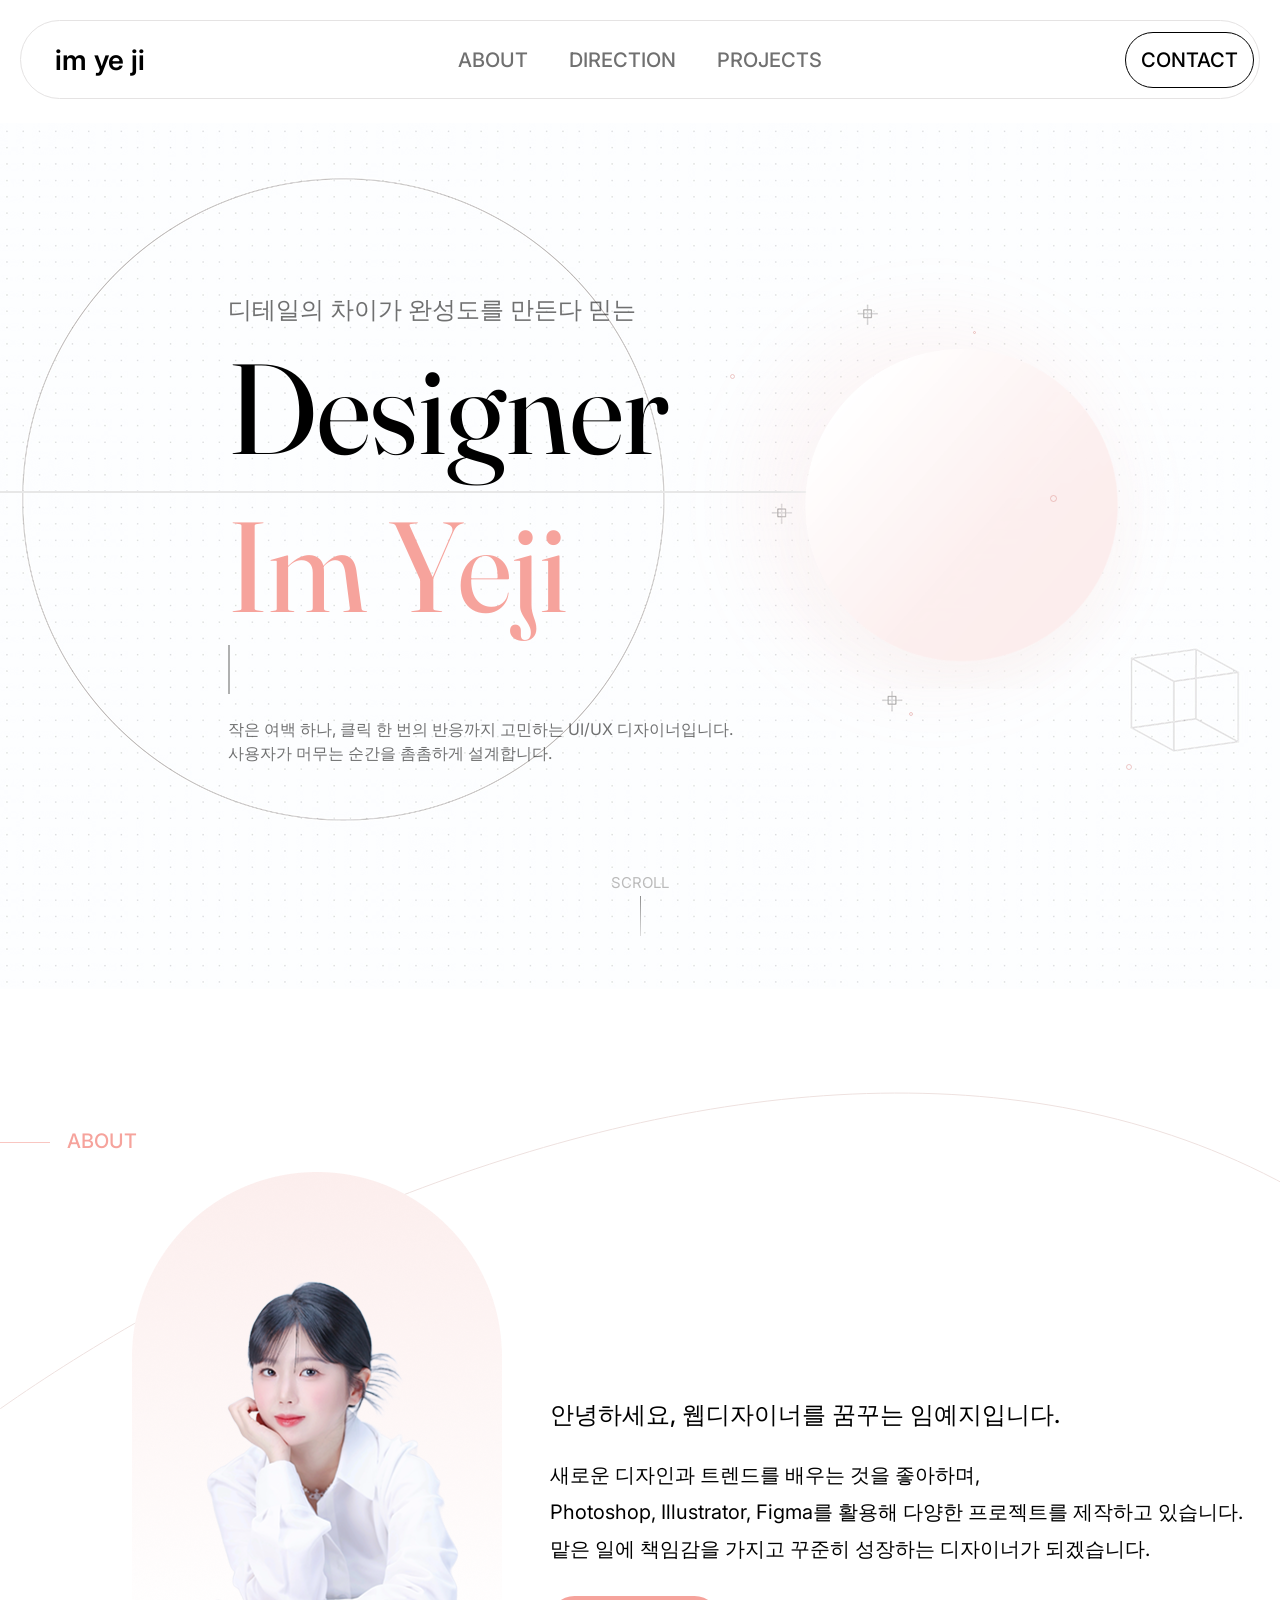
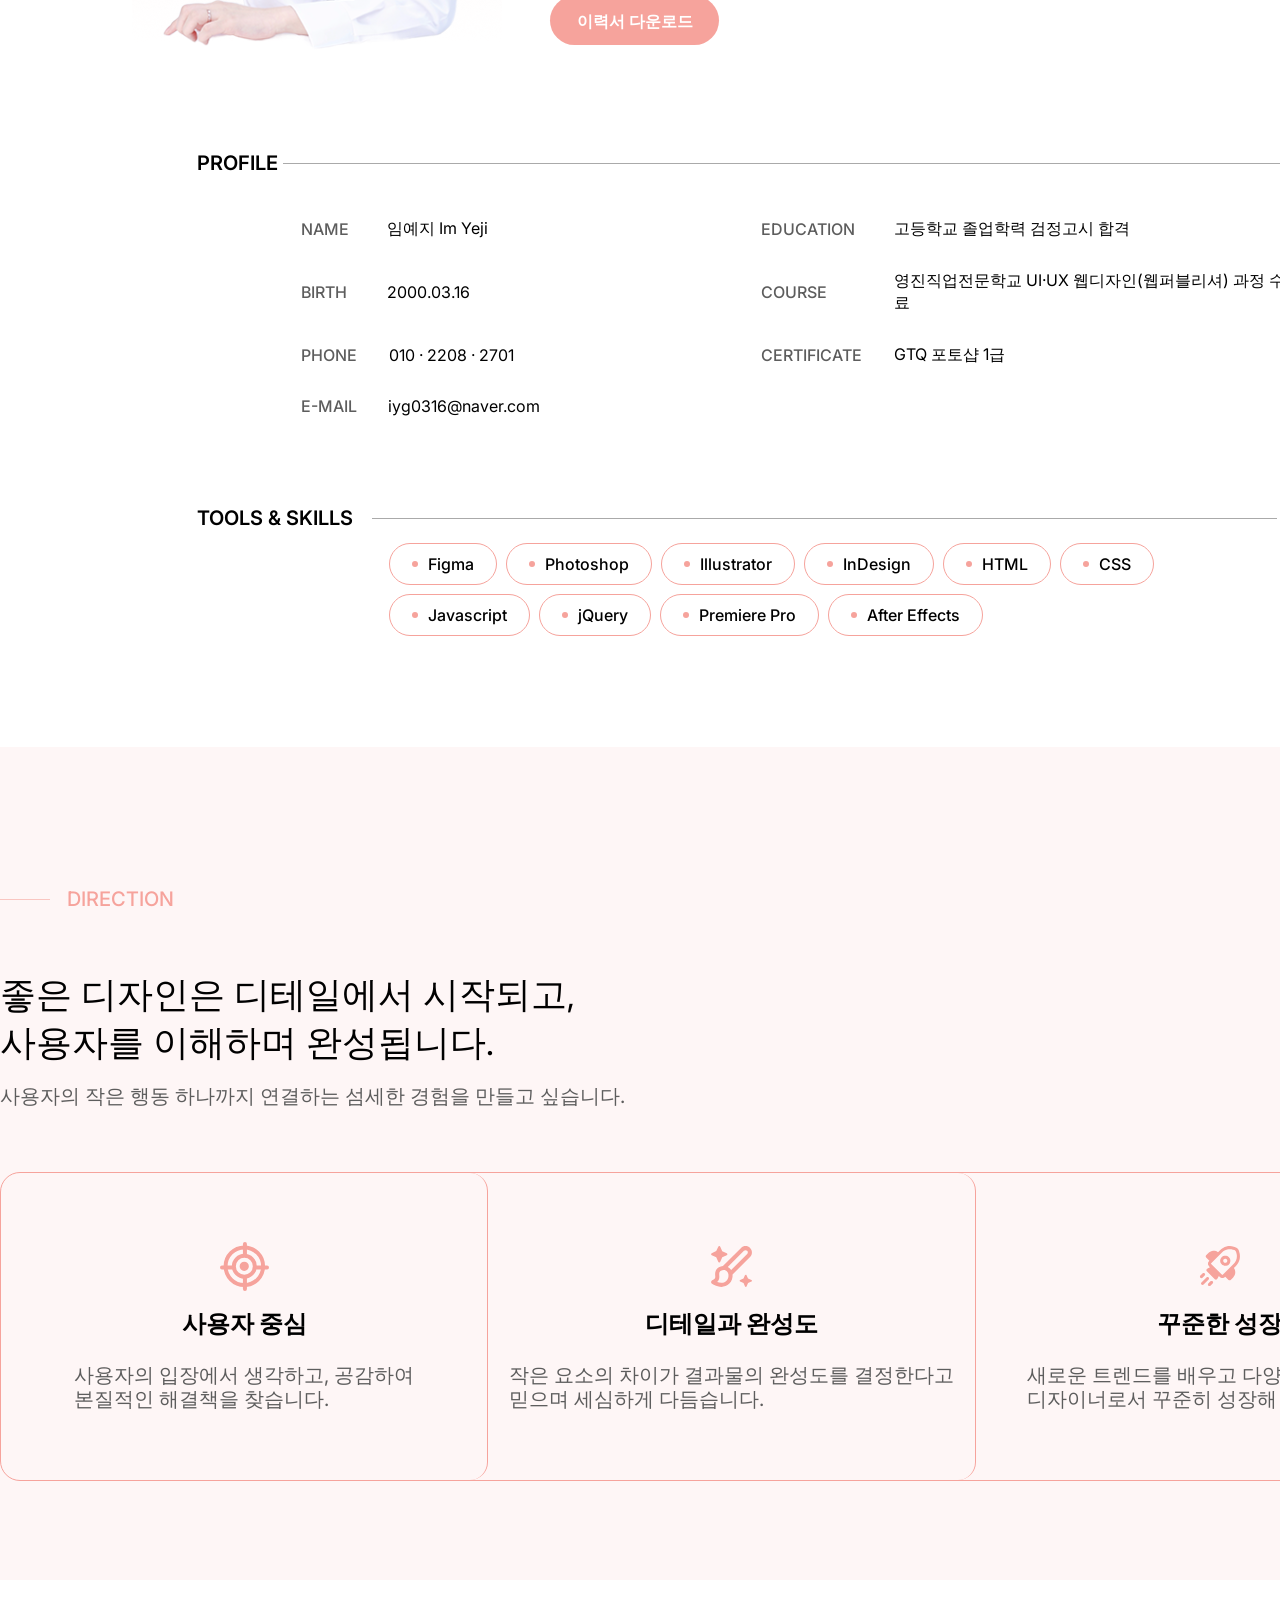
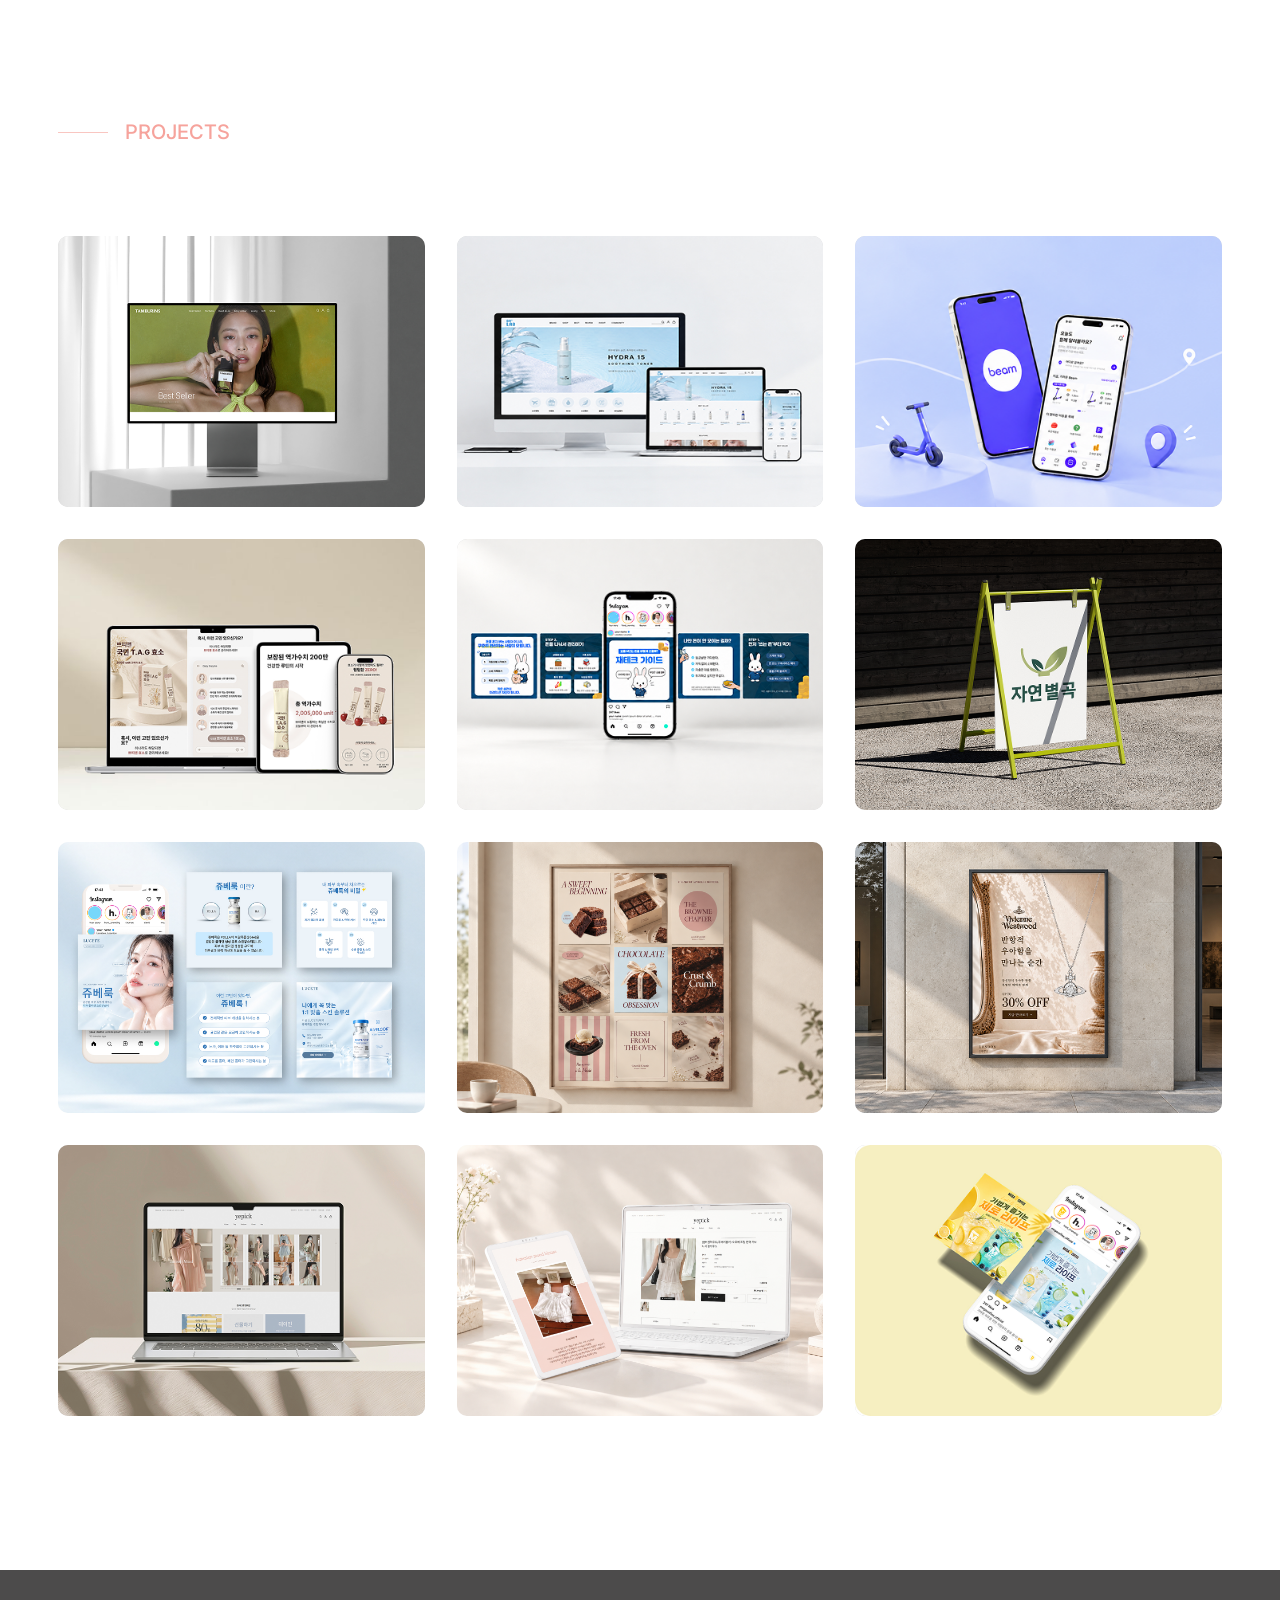
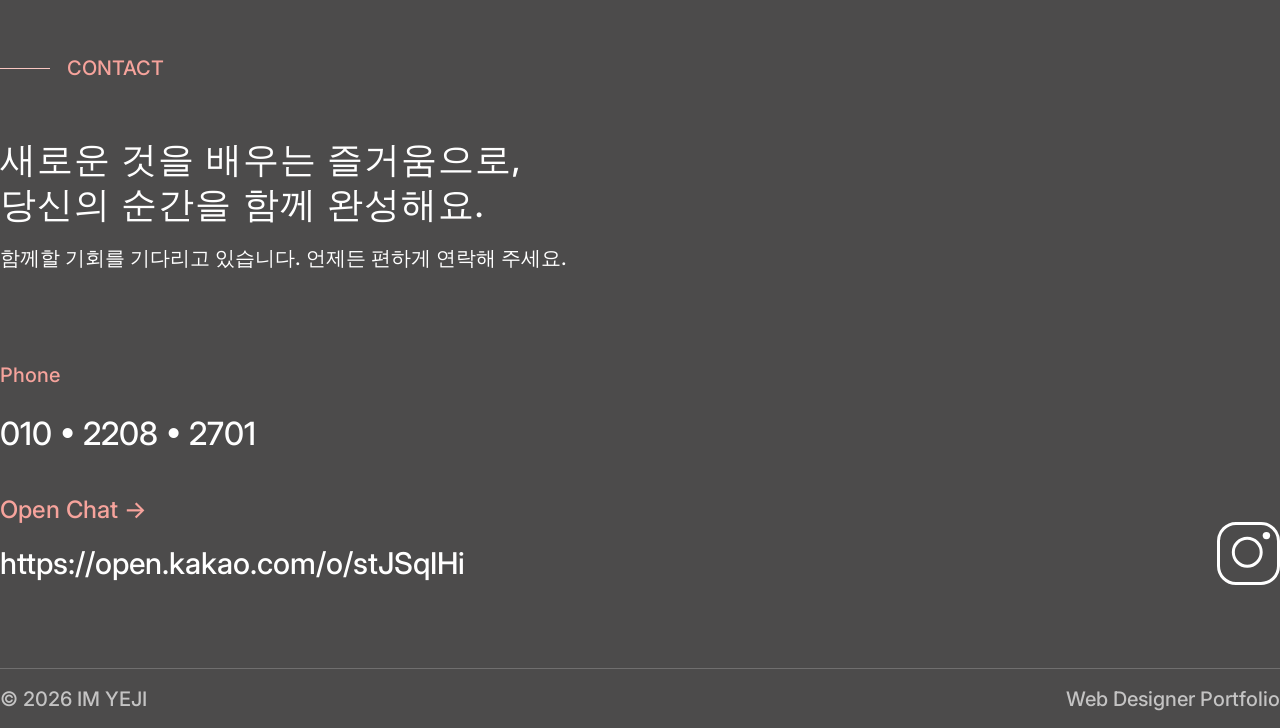
==== commit 6f3b9840: "Update index.html" ====
--- a/index.html
+++ b/index.html
@@ -180,7 +180,7 @@
                 <p class="contact-phone">010 • 2208 • 2701</p>
                 <a class="contact-chat" href="https://open.kakao.com/o/stJSqIHi">Open Chat →</a>
                 <a class="contact-url" href="https://open.kakao.com/o/stJSqIHi">https://open.kakao.com/o/stJSqIHi</a>
-                <a class="instagram" href="https://www.instagram.com/lucete.ji/" target="_blank" rel="noopener noreferrer" aria-label="인스타그램"><img src="./img/instagram.svg" alt=""></a>
+                <a class="instagram" href="https://www.instagram.com/lucete.ji/" target="_blank" rel="noopener noreferrer" aria-label="인스타그램"><img src="./img/Instagram.svg" alt=""></a>
             </div>
 
             <div class="footer-wrap">
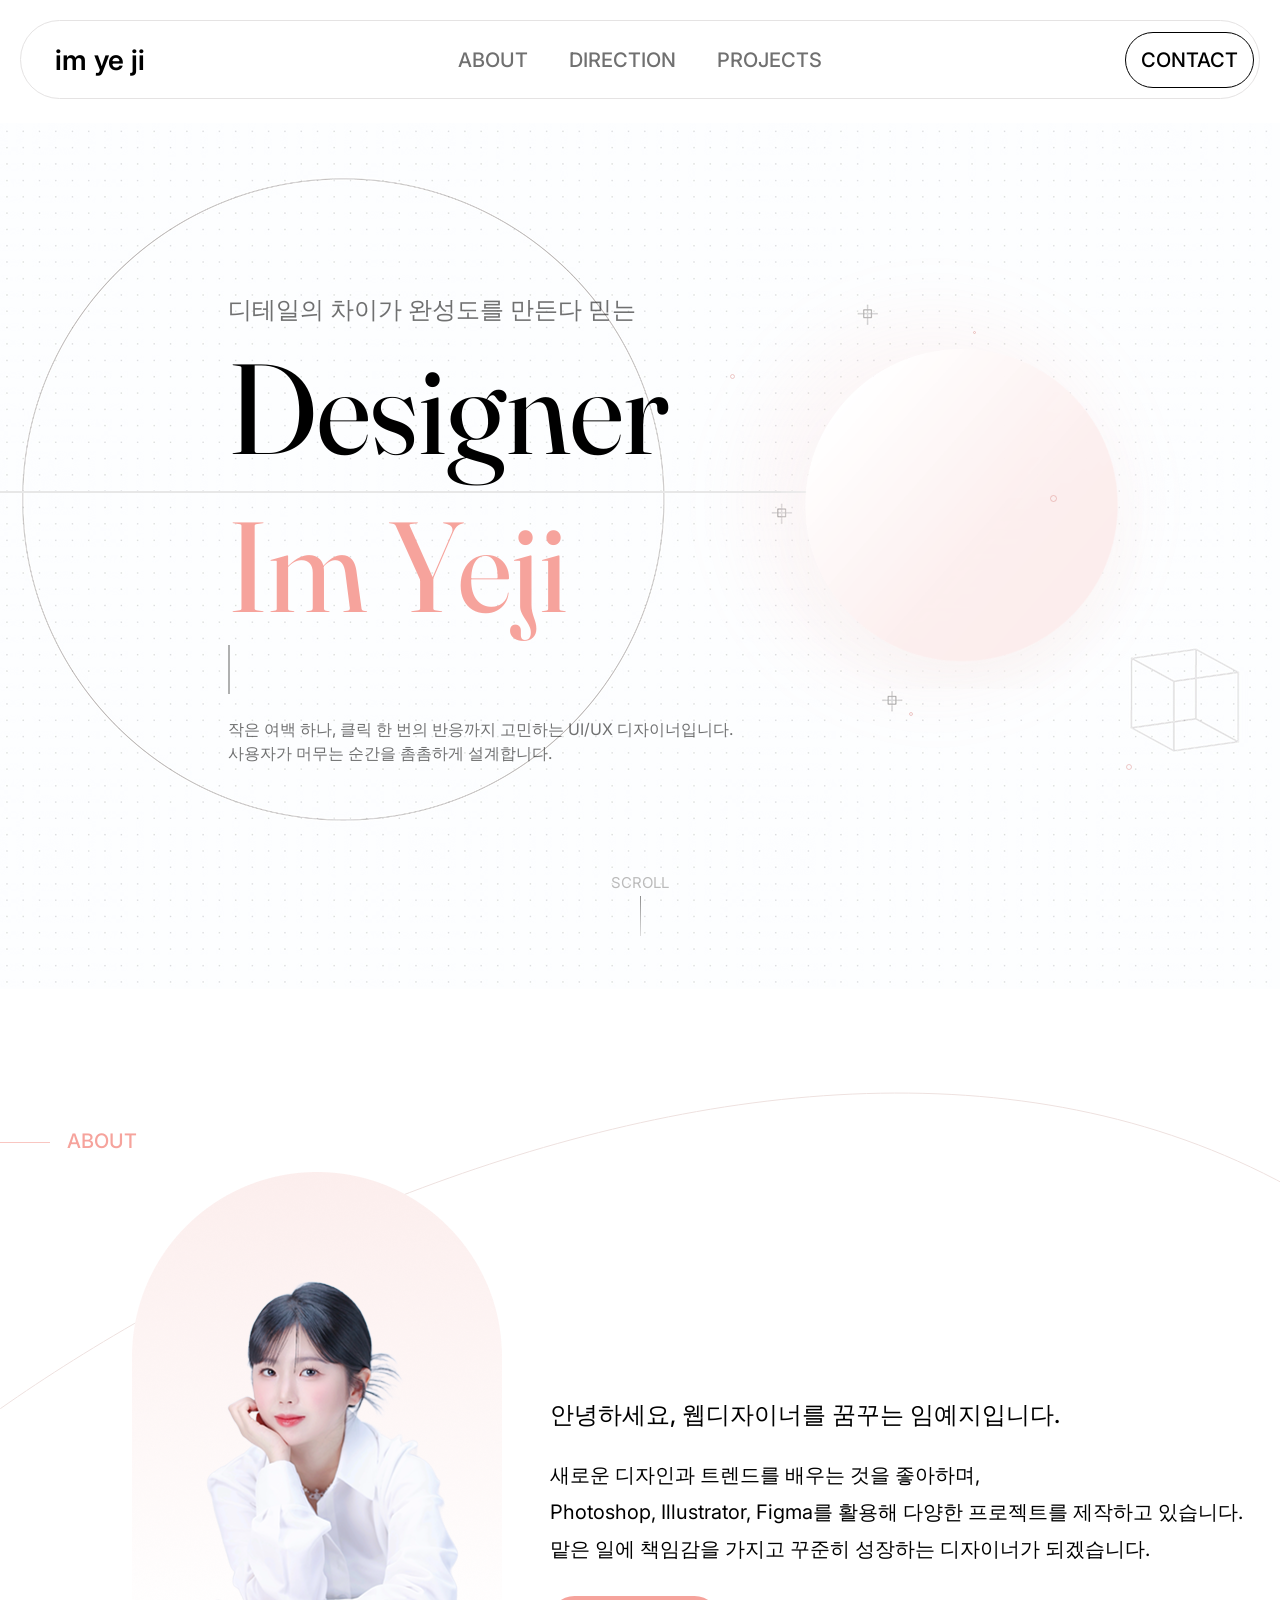
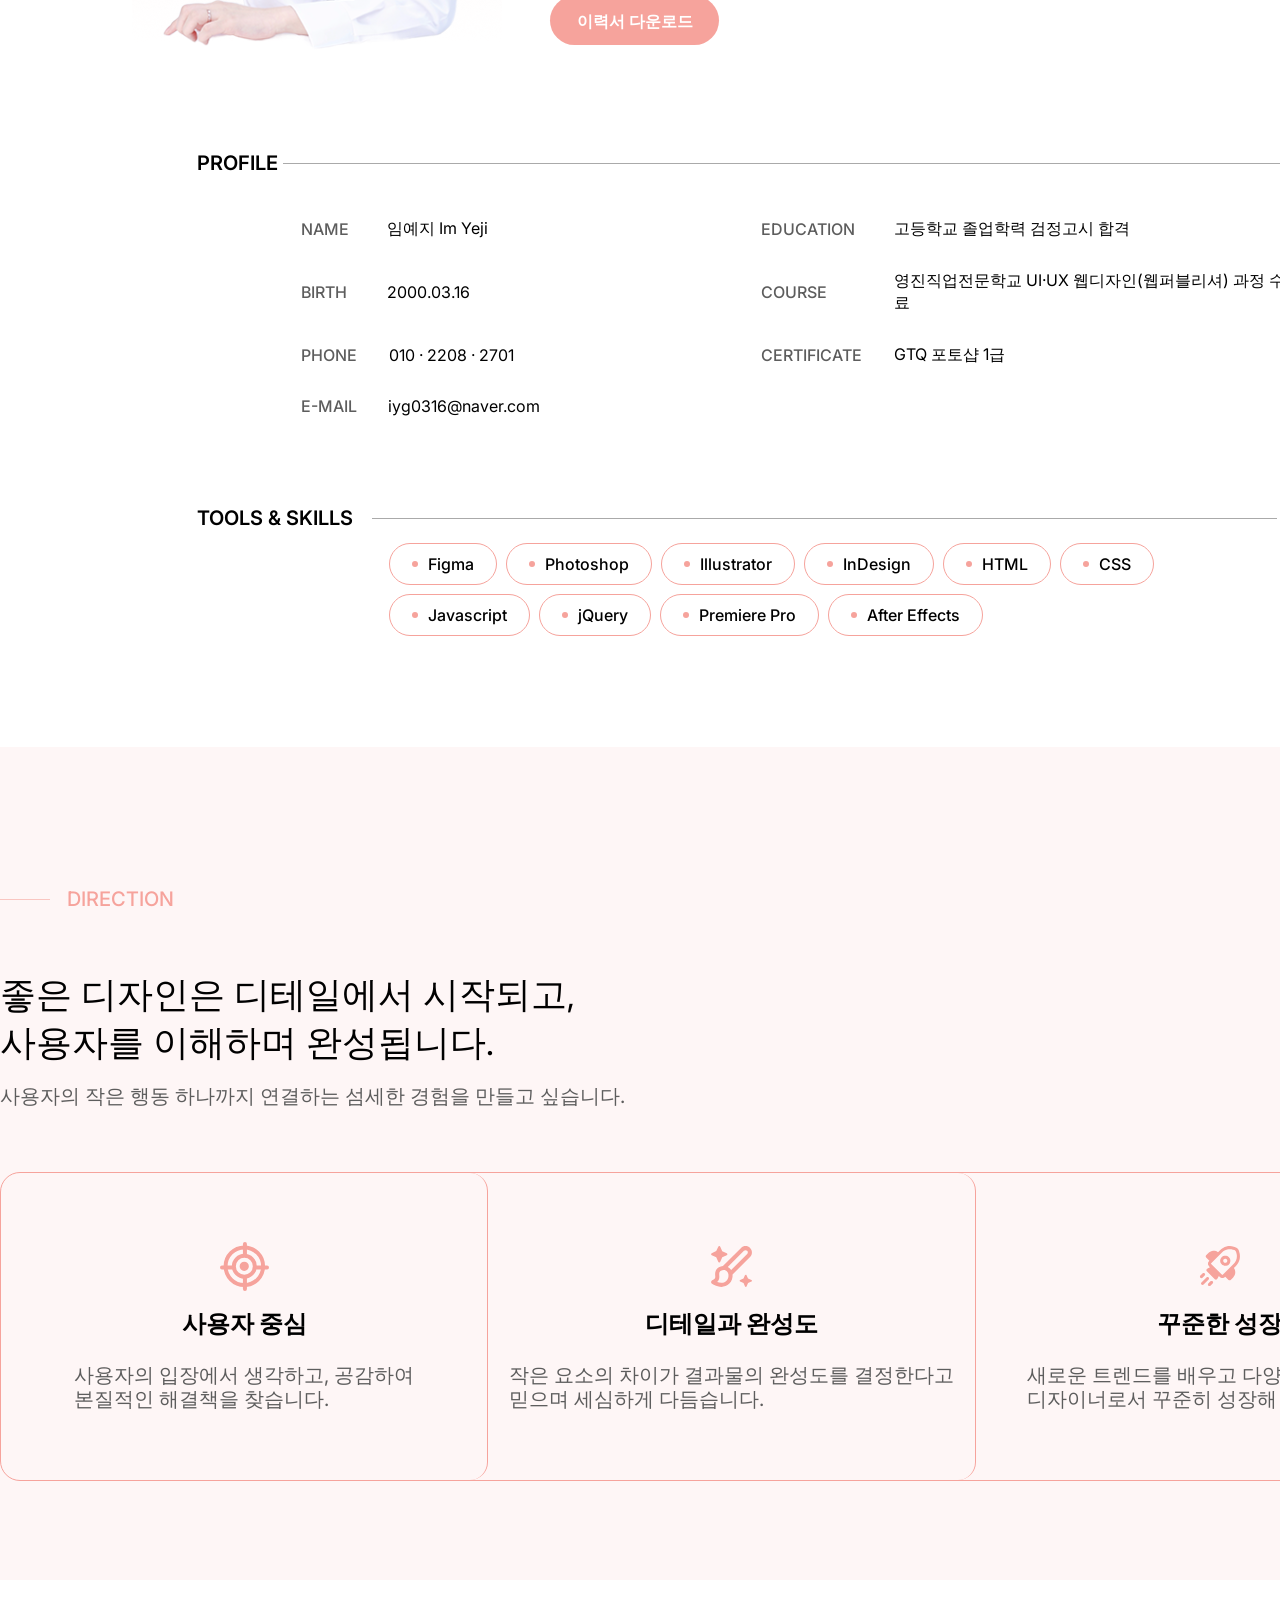
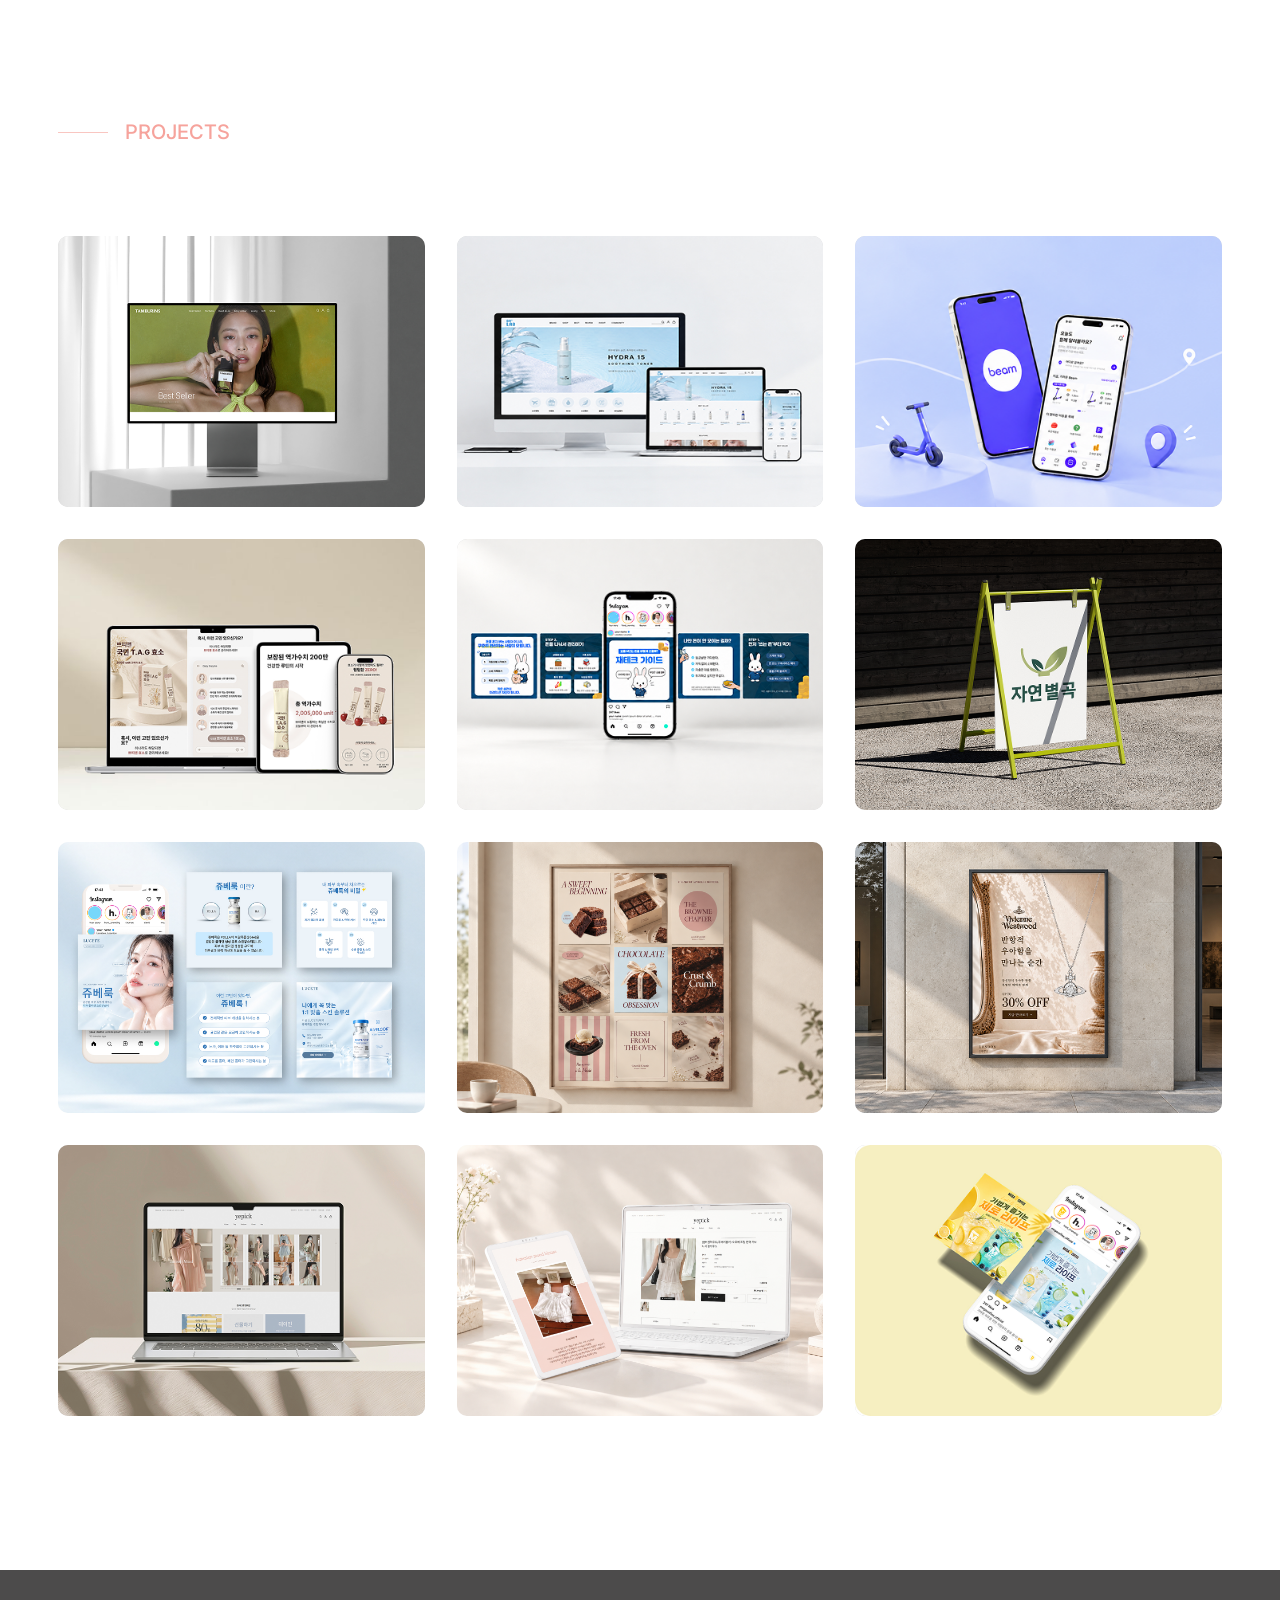
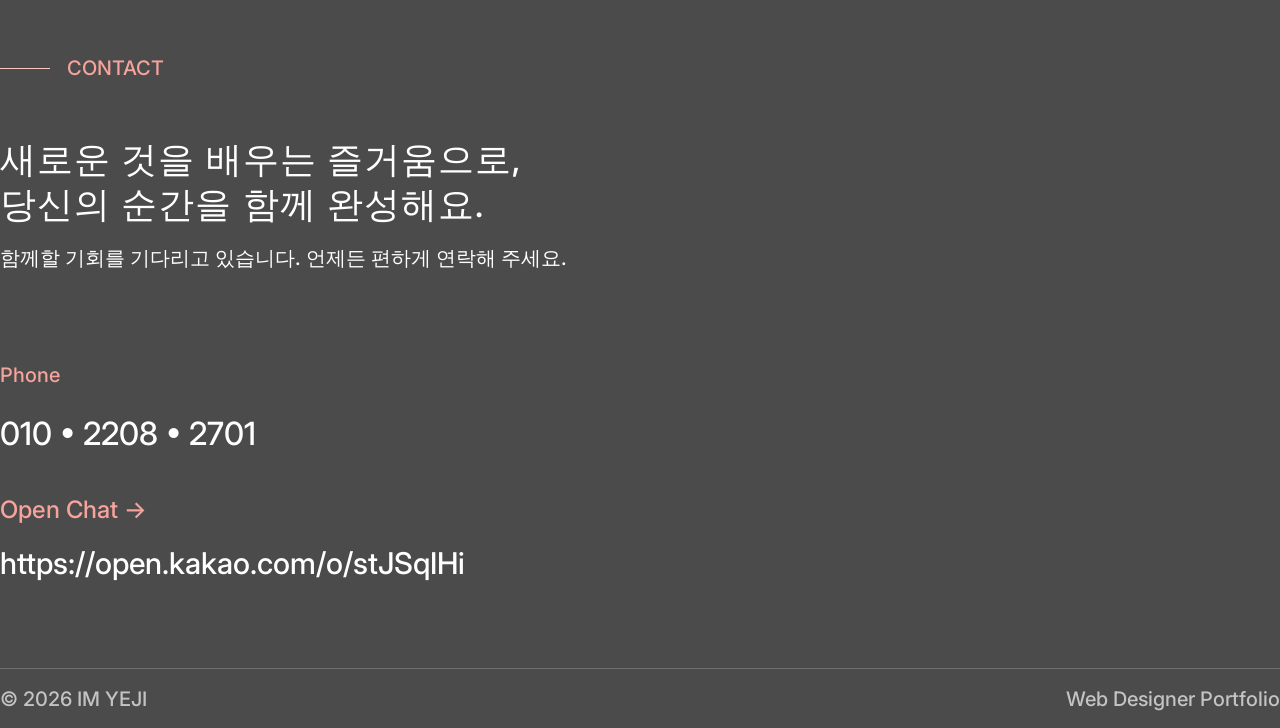
==== commit 396b77d5: "Update index.html" ====
--- a/index.html
+++ b/index.html
@@ -180,7 +180,6 @@
                 <p class="contact-phone">010 • 2208 • 2701</p>
                 <a class="contact-chat" href="https://open.kakao.com/o/stJSqIHi">Open Chat →</a>
                 <a class="contact-url" href="https://open.kakao.com/o/stJSqIHi">https://open.kakao.com/o/stJSqIHi</a>
-                <a class="instagram" href="https://www.instagram.com/lucete.ji/" target="_blank" rel="noopener noreferrer" aria-label="인스타그램"><img src="./img/Instagram.svg" alt=""></a>
             </div>
 
             <div class="footer-wrap">
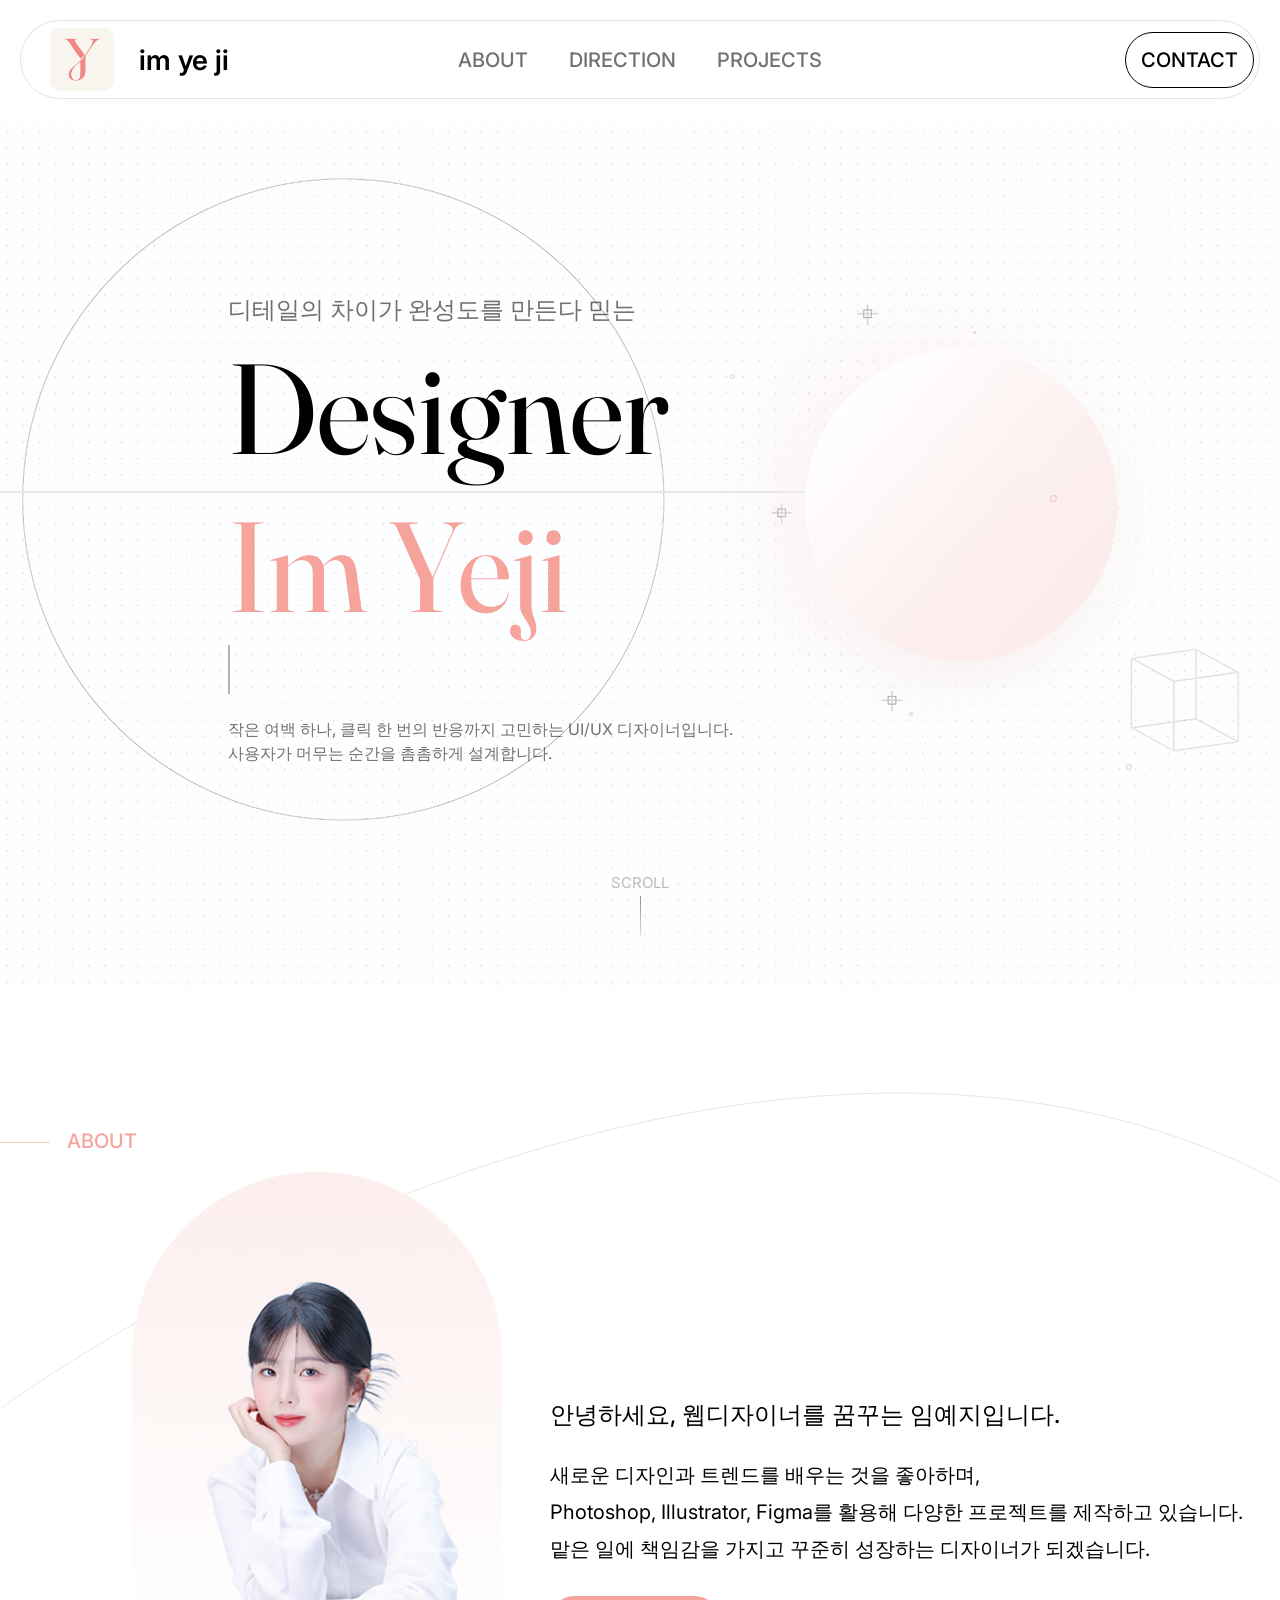
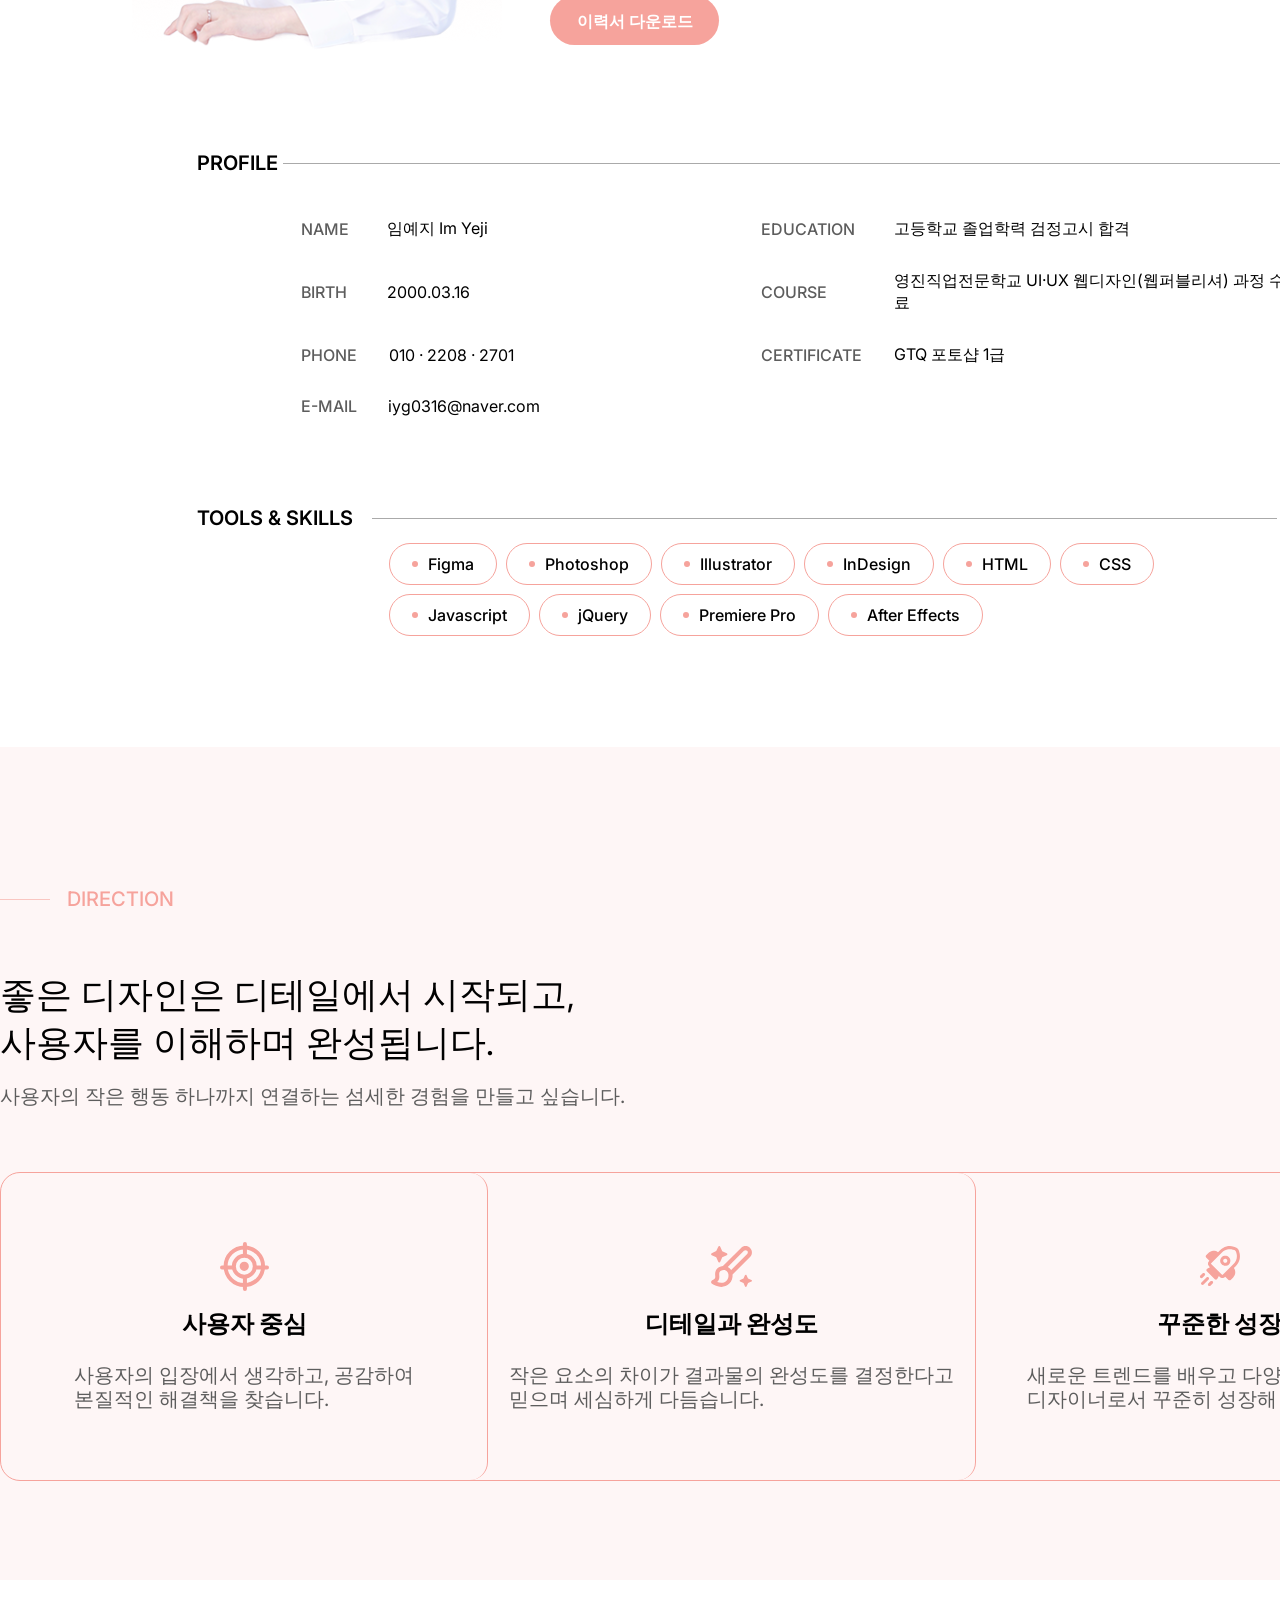
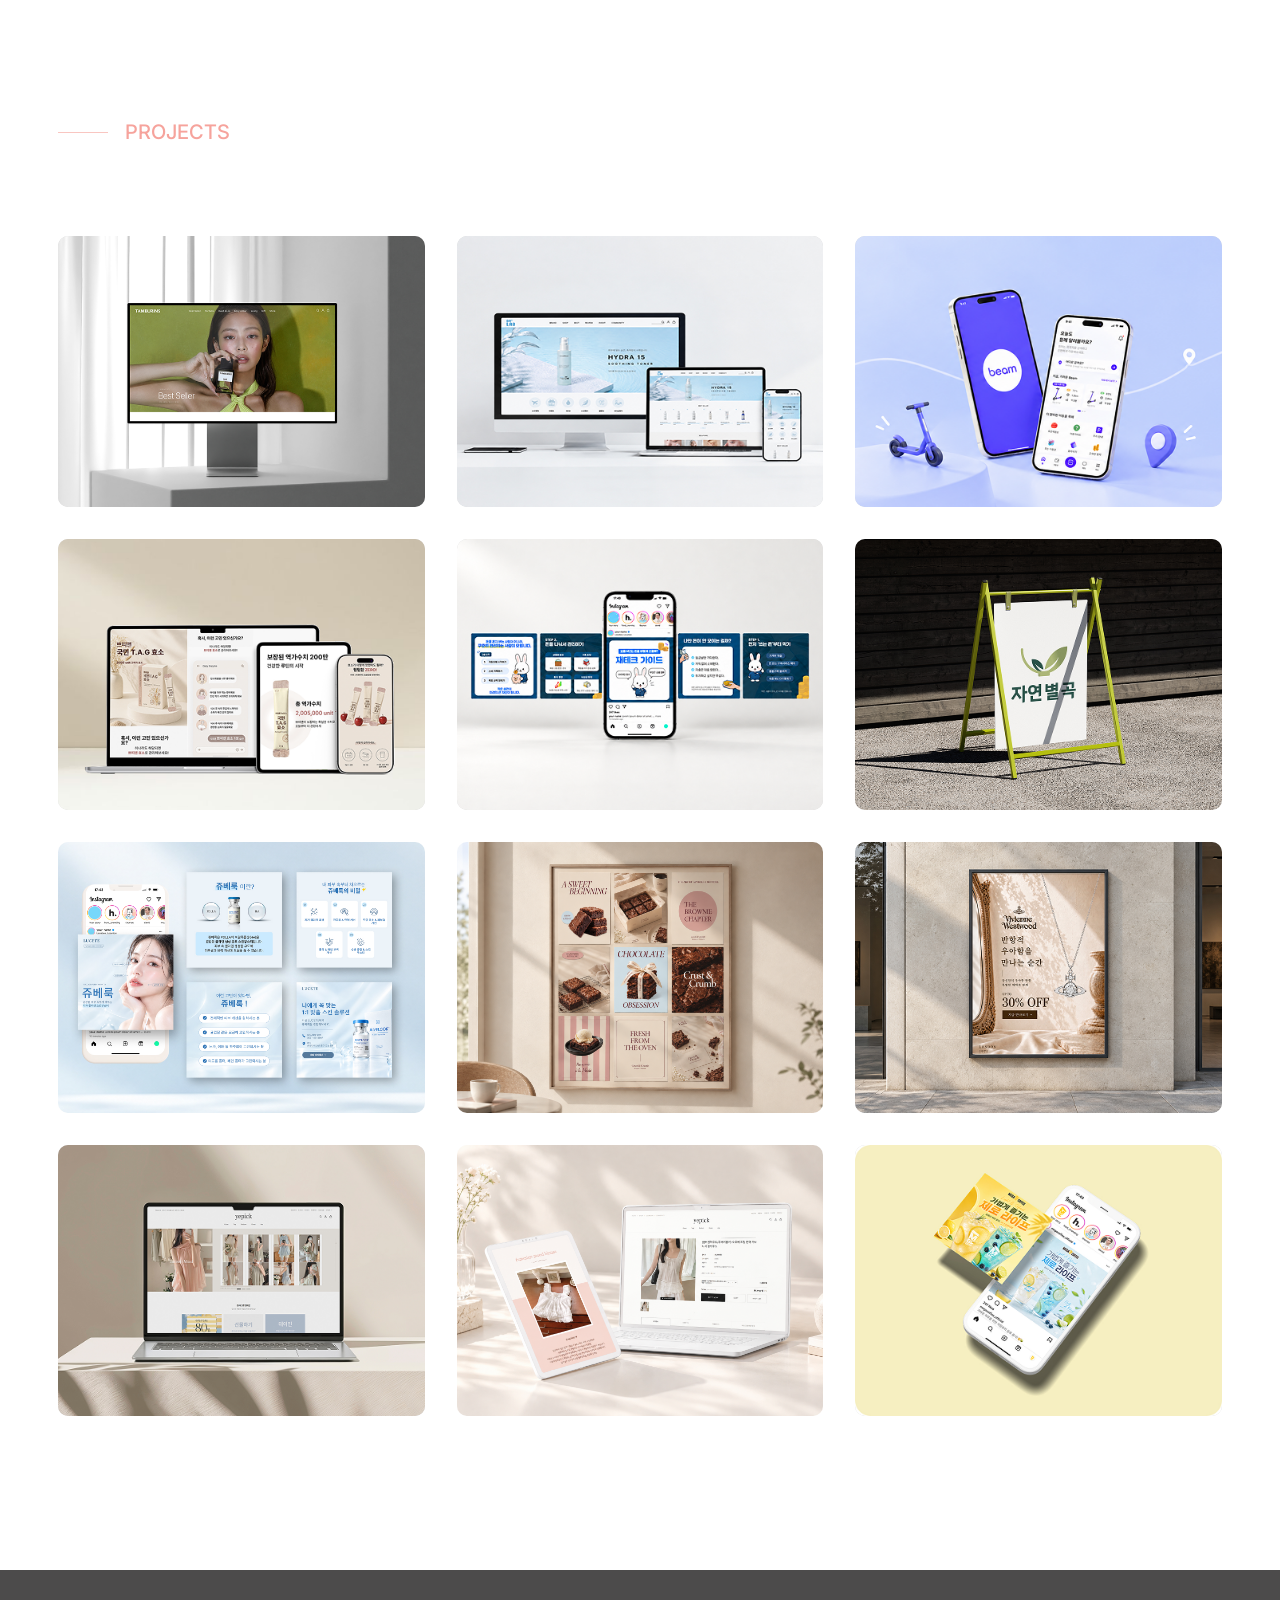
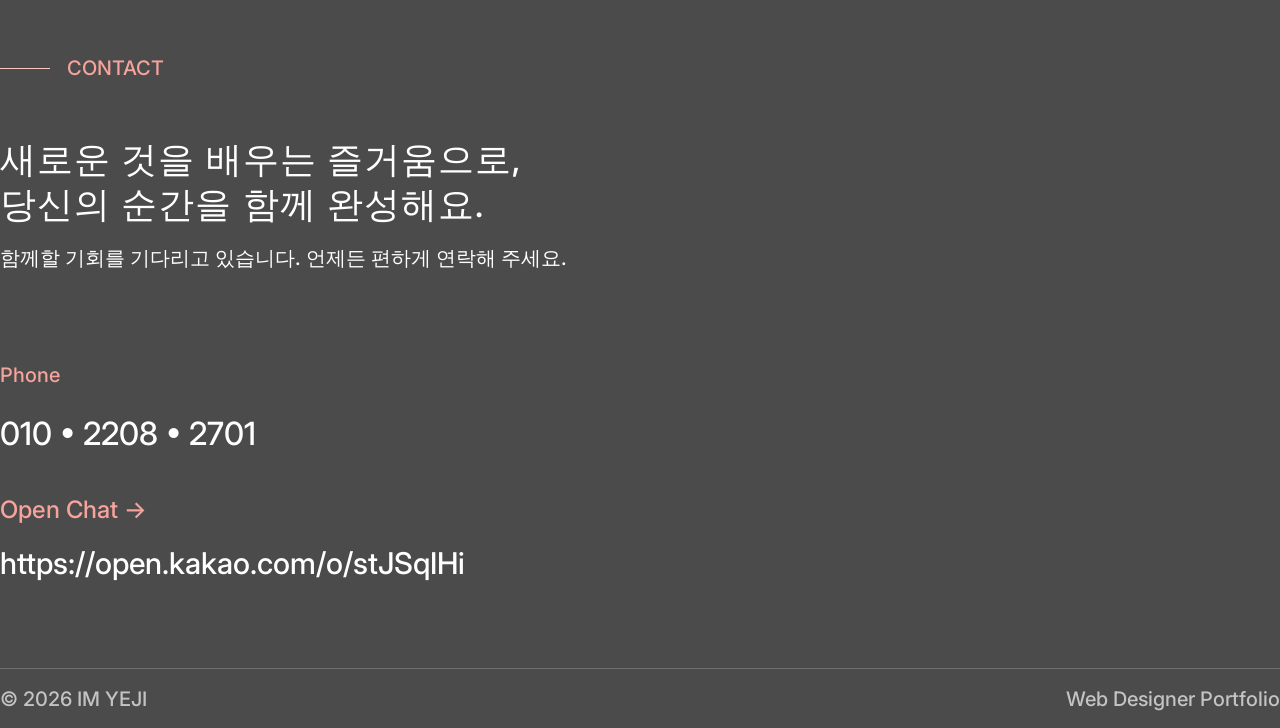
==== commit a81c9222: "D D" ====
--- a/index.html
+++ b/index.html
@@ -14,7 +14,7 @@
 <body>
     <!-- 헤더 시작 -->
     <header>
-        <h2><a href="#top">im ye ji</a></h2>
+        <h2><a href="#top"><img src="./img/favicon_coral_YJ_64.png" alt=""><span>im ye ji</span></a></h2>
     <!-- 네비 -->
         <nav>
             <ul>
@@ -178,8 +178,8 @@
                 <p class="contact-description">함께할 기회를 기다리고 있습니다. 언제든 편하게 연락해 주세요.</p>
                 <p class="contact-label">Phone</p>
                 <p class="contact-phone">010 • 2208 • 2701</p>
-                <a class="contact-chat" href="https://open.kakao.com/o/stJSqIHi">Open Chat →</a>
-                <a class="contact-url" href="https://open.kakao.com/o/stJSqIHi">https://open.kakao.com/o/stJSqIHi</a>
+                <a class="contact-chat" href="https://open.kakao.com/o/stJSqIHi" target="_blank" rel="noopener noreferrer">Open Chat →</a>
+                <a class="contact-url" href="https://open.kakao.com/o/stJSqIHi" target="_blank" rel="noopener noreferrer">https://open.kakao.com/o/stJSqIHi</a>
             </div>
 
             <div class="footer-wrap">
--- a/css/common.css
+++ b/css/common.css
@@ -33,7 +33,7 @@
     z-index: 1000;
     width: 100%;
     height: 123px;
-    padding: 20px max(26px, calc(50% - 706px)) 24px max(55px, calc(50% - 677px));
+    padding: 20px max(26px, calc(50% - 706px)) 24px max(50px, calc(50% - 702px));
     background-color: #ffffff;
 }
 
@@ -69,7 +69,20 @@
     font-size: 28px;
     font-weight: 600;
     color: #000000;
-   
+}
+
+header h2 a {
+    display: flex;
+    align-items: center;
+    gap: 25px;
+    cursor: pointer;
+}
+
+header h2 img {
+    display: block;
+    width: 63.63px;
+    height: 63.63px;
+    flex-shrink: 0;
 }
 
 /* 네비게이션 메뉴 가로 정렬 */
@@ -1251,7 +1264,7 @@
 
     header {
         height: 96px;
-        padding: 12px 32px;
+        padding: 12px 32px 12px 50px;
         display: grid;
         grid-template-columns: auto minmax(0, 1fr) auto;
         gap: 20px;
@@ -1373,43 +1386,33 @@
 
 @media (max-width: 600px) {
     html {
-        scroll-padding-top: 80px;
+        scroll-padding-top: 100px;
     }
 
     header {
-        height: 80px;
+        height: 100px;
         min-height: 0;
-        padding: 10px 18px;
-        grid-template-columns: auto minmax(0, 1fr) auto;
+        padding: 10px 18px 10px 42px;
+        grid-template-columns: minmax(0, 1fr) auto;
         gap: 8px;
     }
 
     header::before {
         top: 8px;
         width: calc(100% - 24px);
-        height: 64px;
+        height: 84px;
     }
 
     header h2 {
         font-size: clamp(16px, 4vw, 22px);
     }
 
+    header h2 a {
+        gap: 10px;
+    }
+
     header nav {
-        justify-self: center;
-        min-width: 0;
-    }
-
-    header nav ul {
-        gap: clamp(7px, 2vw, 14px);
-    }
-
-    header nav ul li {
-        font-size: clamp(10px, 2.4vw, 13px);
-        white-space: nowrap;
-    }
-
-    header .btn-con {
-        grid-column: 3;
+        display: none;
     }
 
     .btn-con a {
@@ -1663,31 +1666,9 @@
 
     header {
         height: 100px;
-        padding: 10px 18px;
+        padding: 10px 18px 10px 42px;
         grid-template-columns: 1fr auto;
-        gap: 6px 10px;
-    }
-
-    header::before {
-        height: 84px;
-    }
-
-    header nav {
-        grid-column: 1 / -1;
-        grid-row: 2;
-    }
-
-    header nav ul {
-        gap: clamp(16px, 7vw, 28px);
-    }
-
-    header nav ul li {
-        font-size: 12px;
-    }
-
-    header .btn-con {
-        grid-column: 2;
-        grid-row: 1;
+        gap: 8px;
     }
 
     .btn-con a {
